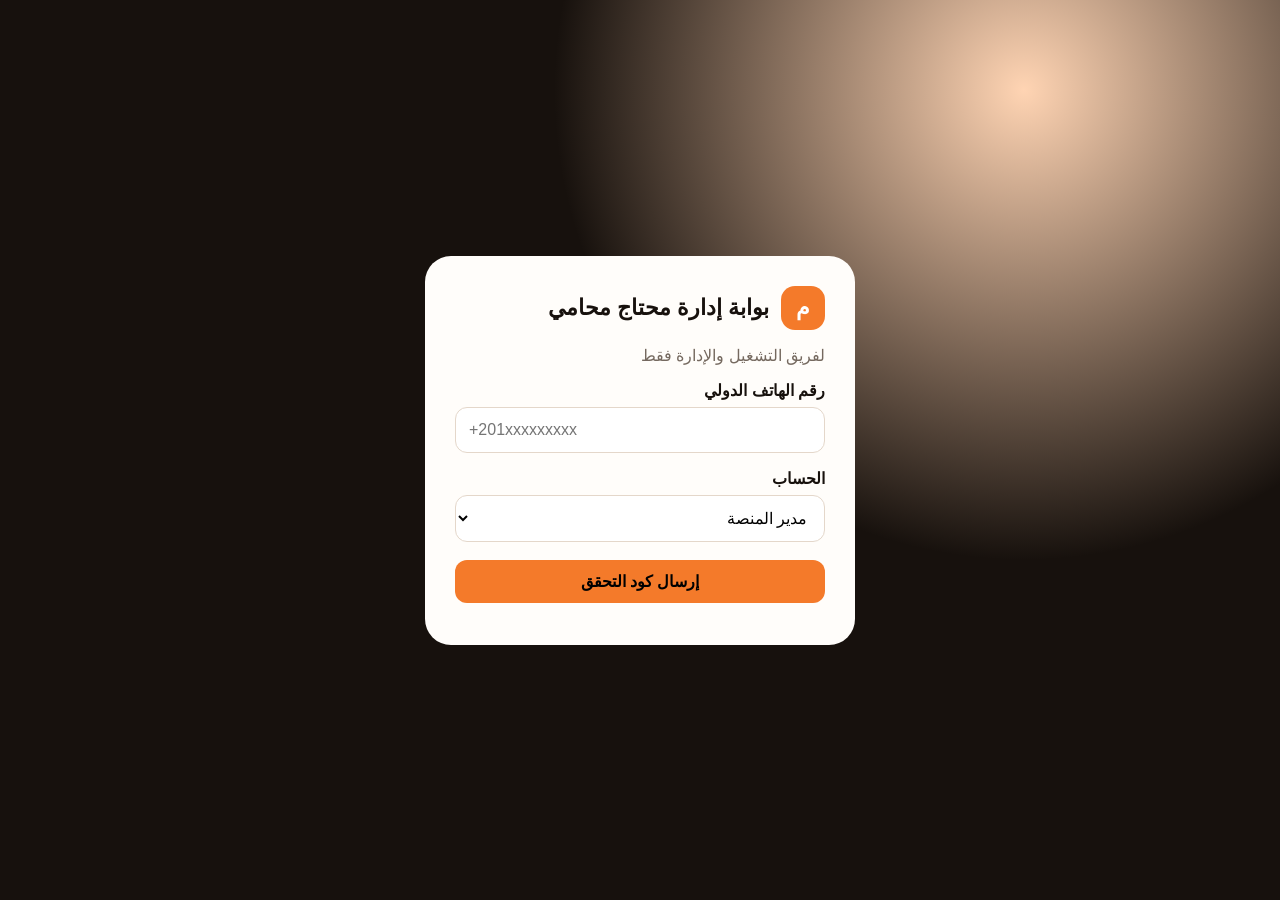
==== admin/index.html @ 14b5d543 "deploy: ganaatef/mohtaj-mohami@6659575643accfa0e63d572b5bbb12e235af628b" ====
<!doctype html><html lang="ar" dir="rtl"><head><meta charset="utf-8"><meta name="viewport" content="width=device-width,initial-scale=1"><meta name="robots" content="noindex,nofollow"><title>إدارة محتاج محامي</title><style>
:root{--bg:#f7f2eb;--ink:#17110d;--card:#fffdfa;--line:#e4d7ca;--orange:#f47a2a;--green:#19734b;--red:#b32d32;--muted:#75695f}*{box-sizing:border-box}body{margin:0;background:var(--bg);color:var(--ink);font-family:"Segoe UI",Tahoma,sans-serif}button,input,select{font:inherit}.hidden{display:none!important}.login{min-height:100vh;display:grid;place-items:center;padding:20px;background:radial-gradient(circle at 80% 10%,#ffd4b3,transparent 36%),#17110d}.login form{width:min(430px,100%);background:var(--card);padding:30px;border-radius:26px}.brand{font-size:22px;font-weight:850;display:flex;gap:12px;align-items:center}.logo{width:44px;height:44px;display:grid;place-items:center;border-radius:14px;background:var(--orange);color:white}label{display:block;margin:16px 0 7px;font-weight:700}input,select{width:100%;padding:13px;border:1px solid var(--line);border-radius:12px;background:white}.primary{border:0;border-radius:12px;background:var(--orange);padding:12px 17px;font-weight:800;cursor:pointer}.wide{width:100%;margin-top:18px}.muted{color:var(--muted)}.error{color:var(--red);margin-top:12px}.shell{display:grid;grid-template-columns:245px 1fr;min-height:100vh}.side{background:#17110d;color:white;padding:22px 15px;position:sticky;top:0;height:100vh}.side .brand{padding:0 8px 20px}.nav{display:grid;gap:6px}.nav button,.logout{border:0;background:transparent;color:#d9cec5;padding:13px;border-radius:11px;text-align:right;cursor:pointer}.nav button.active,.nav button:hover{background:#f47a2a25;color:#ff9b58}.logout{position:absolute;bottom:20px;right:15px;left:15px;border:1px solid #ffffff22}.content{padding:28px;max-width:1250px;width:100%;margin:auto}.top{display:flex;justify-content:space-between;align-items:center;margin-bottom:22px}.top h1{margin:0}.badge{background:#e6f3eb;color:var(--green);padding:8px 12px;border-radius:99px}.section{display:none}.section.active{display:block}.metrics{display:grid;grid-template-columns:repeat(5,1fr);gap:12px}.card{background:var(--card);border:1px solid var(--line);border-radius:18px;padding:17px}.num{font-size:30px;font-weight:850;margin-top:7px}.toolbar{display:flex;gap:9px;align-items:center;margin-bottom:13px;flex-wrap:wrap}.toolbar input,.toolbar select{max-width:280px}.table{overflow:auto;border:1px solid var(--line);border-radius:17px;background:var(--card)}table{width:100%;border-collapse:collapse;min-width:700px}th,td{text-align:right;padding:13px;border-bottom:1px solid #eee4da}th{color:#994318;font-size:13px}.switch{border:0;border-radius:99px;padding:7px 11px;font-weight:700;cursor:pointer}.on{background:#e4f2e9;color:var(--green)}.off{background:#f8e4e5;color:var(--red)}.ticket{display:block;width:100%;text-align:right;background:white;border:1px solid var(--line);border-radius:14px;padding:14px;margin:8px 0}.messages{height:300px;overflow:auto;background:#eee5dc;padding:12px;border-radius:14px}.message{background:white;border-radius:11px;padding:10px;margin:7px}.panel{margin-top:16px}.toast{position:fixed;left:20px;bottom:20px;background:#17110d;color:white;padding:12px 16px;border-radius:12px;z-index:5}@media(max-width:850px){.shell{display:block}.side{height:auto;position:static;padding:10px}.side .brand{display:none}.nav{display:flex;overflow:auto}.nav button{white-space:nowrap}.logout{position:static;width:100%;margin-top:6px}.content{padding:17px}.metrics{grid-template-columns:repeat(2,1fr)}}
</style></head><body>
<section id="login" class="login"><form id="loginForm"><div class="brand"><span class="logo">م</span>بوابة إدارة محتاج محامي</div><p class="muted">لفريق التشغيل والإدارة فقط</p><label>رقم الهاتف الدولي</label><input id="phone" dir="ltr" placeholder="+201xxxxxxxxx" required><label>الحساب</label><select id="role"><option value="PLATFORM_ADMIN">مدير المنصة</option><option value="OPS_AGENT">تشغيل ودعم</option></select><div id="otp" class="hidden"><label>كود التحقق</label><input id="code" dir="ltr" placeholder="000000"><label>الاسم</label><input id="name" value="مدير المنصة"></div><button id="loginBtn" class="primary wide">إرسال كود التحقق</button><div id="error" class="error"></div></form></section>
<div id="app" class="shell hidden"><aside class="side"><div class="brand"><span class="logo">م</span>لوحة الإدارة</div><nav id="nav" class="nav"><button class="active" data-v="overview">نظرة عامة</button><button data-v="verification">مراجعة الهويات</button><button data-v="services">الخدمات</button><button data-v="users">المستخدمون</button><button data-v="activation" data-admin>تفعيل الحسابات</button><button data-v="support">خدمة العملاء</button><button data-v="settings">إعدادات التطبيق</button><button data-v="audit" data-admin>سجل العمليات</button><button data-v="directory" data-admin>الدليل القانوني</button><button data-v="settlements" data-admin>التسويات</button></nav><button id="logout" class="logout">تسجيل الخروج</button></aside><main class="content"><div class="top"><div><h1 id="title">نظرة عامة</h1><span id="identity" class="muted"></span></div><span class="badge">متصل بالخدمة الحية</span></div>
<section id="overview" class="section active"><div id="metrics" class="metrics"></div></section>
<section id="verification" class="section"><div class="toolbar"><select id="verifyRole"><option value="CLIENT">العملاء</option><option value="LAWYER">المحامون</option></select><select id="verifyStatus"><option value="PENDING">بانتظار المراجعة</option><option value="">كل الحالات</option><option value="VERIFIED">موثق</option><option value="REJECTED">مرفوض</option><option value="NEEDS_RESUBMISSION">مطلوب إعادة الإرسال</option></select><button class="primary" onclick="verification()">تحديث</button></div><div id="verificationRows"></div></section>
<section id="services" class="section"><div class="toolbar"><button class="primary" onclick="services()">تحديث</button></div><div class="table"><table><thead><tr><th>الخدمة</th><th>English</th><th>النوع</th><th>الحالة</th></tr></thead><tbody id="serviceRows"></tbody></table></div></section>
<section id="users" class="section"><div class="toolbar"><input id="search" placeholder="بحث بالاسم أو الهاتف"><select id="filter"><option value="">كل الحسابات</option><option>CLIENT</option><option>LAWYER</option><option>OPS_AGENT</option><option>PLATFORM_ADMIN</option></select></div><div class="table"><table><thead><tr><th>الاسم</th><th>الهاتف</th><th>الدور</th><th>موثق</th><th>الحالة</th></tr></thead><tbody id="userRows"></tbody></table></div></section>
<section id="activation" class="section"><div class="toolbar"><select id="activationStatus"><option value="PENDING_ADMIN_ACTIVATION">بانتظار التفعيل</option><option value="PENDING_EMAIL_VERIFICATION">بانتظار التحقق من البريد</option><option value="ACTIVE">نشط</option><option value="REJECTED">مرفوض</option></select><button class="primary" onclick="loadActivationQueue()">تحديث</button></div><div id="activationRows"></div></section>
<section id="support" class="section"><div class="toolbar"><button class="primary" onclick="tickets()">تحديث</button></div><div id="ticketRows"></div><div id="conversation" class="hidden panel"><div class="toolbar"><span id="convRequester" class="muted"></span><select id="ticketStatus"><option>OPEN</option><option>IN_PROGRESS</option><option>WAITING_USER</option><option>RESOLVED</option><option>CLOSED</option></select><button class="switch on" onclick="activity()">سجل النشاط</button></div><div id="messages" class="messages"></div><div id="activityRows" class="hidden panel"></div><div class="toolbar panel"><input id="reply" placeholder="اكتب الرد"><button id="send" class="primary">إرسال</button></div></div></section>
<section id="settings" class="section"><div id="settingRows" class="metrics"></div></section>
<section id="audit" class="section"><div class="table"><table><thead><tr><th>التاريخ</th><th>العملية</th><th>النوع</th><th>التفاصيل</th></tr></thead><tbody id="auditRows"></tbody></table></div></section>
<section id="directory" class="section"><div class="toolbar"><input id="dirSearch" placeholder="بحث بالاسم"><select id="dirCategory"><option value="">كل الفئات</option><option value="COURT">محاكم</option><option value="POLICE">أجهزة الشرطة</option><option value="PROSECUTION">نيابة</option><option value="NOTARY">شهر عقاري</option><option value="BAR_ASSOCATION">نقابة المحامين</option><option value="GOVERNMENT">جهة حكومية</option><option value="OTHER">أخرى</option></select><button class="primary" onclick="loadDirectory()">تحديث</button></div><div id="dirRows"></div></section>
<section id="settlements" class="section"><div class="toolbar"><button class="primary" onclick="loadSettlements()">تحديث</button></div><div id="settlementRows"></div></section>
</main></div><div id="toast" class="toast hidden"></div><script>
const API='https://mohtaj-mohami-beta-production.up.railway.app/api/v1',E=id=>document.getElementById(id),X=v=>String(v??'—').replace(/[&<>"']/g,c=>({'&':'&amp;','<':'&lt;','>':'&gt;','"':'&quot;',"'":'&#39;'}[c]));let auth=JSON.parse(sessionStorage.getItem('mm_admin')||'null'),sent=false,allUsers=[],ticket=null;
async function api(path,opt={}){let r=await fetch(API+path,{...opt,headers:{'Content-Type':'application/json',...(auth?{Authorization:'Bearer '+auth.token}:{}),...(opt.headers||{})}});if(r.status===401){sessionStorage.removeItem('mm_admin');location.reload()}if(!r.ok){let d;try{d=await r.json()}catch{}throw Error(d?.detail||'تعذر إتمام الطلب')}return r.status===204?null:r.json()}
function note(s){E('toast').textContent=s;E('toast').classList.remove('hidden');setTimeout(()=>E('toast').classList.add('hidden'),2500)}function role(r){return({CLIENT:'عميل',LAWYER:'محامي',OPS_AGENT:'تشغيل ودعم',PLATFORM_ADMIN:'مدير المنصة'})[r]||r}function senderRole(r){return({CLIENT:'عميل',LAWYER:'محامي',OPS_AGENT:'فريق الدعم',PLATFORM_ADMIN:'مدير المنصة'})[r]||r||''}
E('loginForm').onsubmit=async e=>{e.preventDefault();E('error').textContent='';try{if(!sent){await api('/auth/otp/request',{method:'POST',body:JSON.stringify({phone:E('phone').value.trim(),role:E('role').value})});sent=true;E('otp').classList.remove('hidden');E('loginBtn').textContent='دخول آمن'}else{auth=await api('/auth/otp/verify',{method:'POST',body:JSON.stringify({phone:E('phone').value.trim(),role:E('role').value,code:E('code').value.trim(),display_name:E('name').value.trim()})});if(!['OPS_AGENT','PLATFORM_ADMIN'].includes(auth.role))throw Error('غير مصرح لهذا الحساب');sessionStorage.setItem('mm_admin',JSON.stringify(auth));start()}}catch(x){E('error').textContent=x.message}};
function start(){if(!auth)return;E('login').classList.add('hidden');E('app').classList.remove('hidden');E('identity').textContent=role(auth.role);document.querySelectorAll('[data-admin]').forEach(x=>x.classList.toggle('hidden',auth.role!=='PLATFORM_ADMIN'));overview()}E('logout').onclick=async()=>{try{await api('/auth/logout',{method:'POST'})}catch{}sessionStorage.removeItem('mm_admin');location.reload()};
E('nav').onclick=e=>{let b=e.target.closest('[data-v]');if(!b)return;document.querySelectorAll('.nav button,.section').forEach(x=>x.classList.remove('active'));b.classList.add('active');E(b.dataset.v).classList.add('active');E('title').textContent=b.textContent;({overview,verification,services,users,support:tickets,settings,audit,directory:loadDirectory,settlements:loadSettlements}[b.dataset.v])()};
async function overview(){try{let d=await api('/admin/overview'),m={users:'المستخدمون',clients:'العملاء',lawyers:'المحامون',active_tasks:'الطلبات النشطة',open_support_tickets:'تذاكر الدعم'};E('metrics').innerHTML=Object.entries(m).map(([k,v])=>`<div class="card"><span class="muted">${v}</span><div class="num">${X(d[k])}</div></div>`).join('')}catch(x){note(x.message)}}
async function verification(){try{let roleFilter=E('verifyRole').value,status=E('verifyStatus').value,q='?role_filter='+roleFilter+(status?'&status_filter='+status:'');let d=await api('/admin/verification/queue'+q);E('verificationRows').innerHTML=d.map(v=>{let p=v.profile||{},state=v.identity_status||v.lawyer_verification_status,docs=(v.documents||[]).map(f=>`<button class="switch on" onclick="viewDoc('${f.id}')">${X(f.document_type)}</button>`).join(' ');return `<div class="card panel"><div class="top"><div><b>${X(v.display_name)}</b><div class="muted">${role(v.role)} · ${X(state)}</div></div><span class="badge">${(v.documents||[]).length} مستند</span></div><p>${X(p.full_legal_name)} · ${X(p.date_of_birth||p.bar_registration_number||p.id_type)}</p><div class="toolbar">${docs||'<span class="muted">لا توجد مستندات</span>'}</div><div class="toolbar"><button class="switch on" onclick="review('${v.user_id}','APPROVE')">اعتماد</button><button class="switch off" onclick="review('${v.user_id}','REQUEST_RESUBMISSION')">طلب إعادة الإرسال</button><button class="switch off" onclick="review('${v.user_id}','REJECT')">رفض</button></div></div>`}).join('')||'<div class="card muted">لا توجد طلبات مراجعة في هذه القائمة.</div>'}catch(x){note(x.message)}}
async function review(id,action){let notes=action==='APPROVE'?'تمت مراجعة البيانات والمستندات':prompt('اكتب سبب القرار للمستخدم');if(notes===null)return;try{await api('/admin/verification/'+id,{method:'POST',body:JSON.stringify({action,notes})});note('تم تسجيل قرار المراجعة');verification()}catch(x){note(x.message)}}
async function viewDoc(id){try{let r=await fetch(API+'/documents/'+id+'/download',{headers:{Authorization:'Bearer '+auth.token}});if(!r.ok)throw Error('تعذر فتح المستند');let url=URL.createObjectURL(await r.blob());window.open(url,'_blank','noopener');setTimeout(()=>URL.revokeObjectURL(url),60000)}catch(x){note(x.message)}}E('verifyRole').onchange=()=>{E('verifyStatus').value='PENDING';verification()};E('verifyStatus').onchange=verification;
async function services(){try{let d=await api('/admin/services');E('serviceRows').innerHTML=d.map(s=>`<tr><td>${X(s.name_ar)}</td><td>${X(s.name_en)}</td><td>${s.emergency?'طوارئ':'عادية'}</td><td><button class="switch ${s.active?'on':'off'}" ${auth.role!=='PLATFORM_ADMIN'?'disabled':''} onclick="service('${s.id}',${!s.active})">${s.active?'مفعلة':'متوقفة'}</button></td></tr>`).join('')}catch(x){note(x.message)}}async function service(id,active){try{await api('/admin/services/'+id,{method:'PATCH',body:JSON.stringify({active})});note('تم تحديث الخدمة');services()}catch(x){note(x.message)}}
async function users(){try{allUsers=await api('/admin/users'+(E('filter').value?'?role='+E('filter').value:''));renderUsers()}catch(x){note(x.message)}}function renderUsers(){let q=E('search').value;E('userRows').innerHTML=allUsers.filter(u=>!q||`${u.display_name} ${u.phone}`.includes(q)).map(u=>`<tr><td>${X(u.display_name)}</td><td dir="ltr">${X(u.phone)}</td><td>${role(u.role)}</td><td>${u.verified?'نعم':'لا'}</td><td><button class="switch ${u.active?'on':'off'}" ${auth.role!=='PLATFORM_ADMIN'?'disabled':''} onclick="user('${u.id}',${!u.active})">${u.active?'نشط':'موقوف'}</button></td></tr>`).join('')}E('search').oninput=renderUsers;E('filter').onchange=users;async function user(id,active){try{await api('/admin/users/'+id,{method:'PATCH',body:JSON.stringify({active})});note('تم تحديث المستخدم');users()}catch(x){note(x.message)}}
async function tickets(){try{let d=await api('/support/tickets');E('ticketRows').innerHTML=d.map(t=>`<button class="ticket" onclick="openTicket('${t.id}')"><b>${X(t.subject)}</b><div class="muted">${X(t.requester_name||t.requester_id)} · ${senderRole(t.requester_role)} · ${X(t.status)} · ${X(t.priority)}</div></button>`).join('')||'<div class="card muted">لا توجد تذاكر</div>';window._tickets=d}catch(x){note(x.message)}}async function openTicket(id){stopPoll();ticket=window._tickets.find(x=>x.id===id);E('conversation').classList.remove('hidden');E('activityRows').classList.add('hidden');E('convRequester').textContent=(ticket.requester_name||ticket.requester_id||'')+' · '+(senderRole(ticket.requester_role));E('ticketStatus').value=ticket.status;loadMessages();window._chatTimer=setInterval(loadMessages,10000)}function stopPoll(){clearInterval(window._chatTimer)}async function loadMessages(){if(!ticket)return;let d=await api('/support/tickets/'+ticket.id+'/messages');E('messages').innerHTML=d.map(m=>`<div class="message"><b>${X(m.sender_name||'')} <span class="badge">${X(senderRole(m.sender_role))}</span></b><div>${X(m.content)}</div></div>`).join('')}async function activity(){if(!ticket)return;let t=ticket;try{let d=await api('/admin/support/tickets/'+t.id+'/requester-activity');let tasks=d.tasks||[];E('activityRows').classList.remove('hidden');E('activityRows').innerHTML=(tasks.length?tasks.map(x=>`<div class="card panel"><div class="top"><b>${X(x.venue_type||'')} · ${X(x.city||'')} ${X(x.area||'')}</b>${x.emergency?'<span class="badge">طوارئ</span>':''}</div><div class="muted">${X(x.status||'')} · ${X((x.created_at||'').substring(0,10))}</div></div>`).join(''):'<div class="card muted">لا يوجد نشاط مسجل لهذا المتحدث</div>');E('messages').scrollTop=E('messages').scrollHeight}catch(x){note(x.message)}}E('send').onclick=async()=>{let content=E('reply').value.trim();if(!content||!ticket)return;try{await api('/support/tickets/'+ticket.id+'/messages',{method:'POST',body:JSON.stringify({content})});E('reply').value='';loadMessages()}catch(x){note(x.message)}};E('ticketStatus').onchange=async()=>{try{ticket=await api('/admin/support/tickets/'+ticket.id,{method:'PATCH',body:JSON.stringify({status:E('ticketStatus').value})});note('تم تحديث التذكرة')}catch(x){note(x.message)}};
async function settings(){try{let d=await api('/admin/settings');E('settingRows').innerHTML=d.map(s=>`<div class="card"><b>${X(s.key)}</b><p class="muted">${X(s.value)}</p>${auth.role==='PLATFORM_ADMIN'?`<button class="switch on" onclick="setting('${s.key}','${X(s.value)}','${s.value_type}',${s.public})">تعديل</button>`:''}</div>`).join('')}catch(x){note(x.message)}}async function setting(key,old,type,pub){let value=prompt('القيمة الجديدة لـ '+key,old);if(value===null)return;try{await api('/admin/settings/'+encodeURIComponent(key),{method:'PUT',body:JSON.stringify({value,value_type:type,public:pub})});note('تم الحفظ');settings()}catch(x){note(x.message)}}
async function audit(){try{let d=await api('/admin/audit-logs');E('auditRows').innerHTML=d.map(a=>`<tr><td>${new Date(a.created_at).toLocaleString('ar-EG')}</td><td>${X(a.action)}</td><td>${X(a.entity_type)}</td><td>${X(a.details)}</td></tr>`).join('')}catch(x){note(x.message)}}if(auth)start();
async function loadDirectory(){try{let params=new URLSearchParams();let q=E('dirSearch').value.trim();let cat=E('dirCategory').value;if(q)params.set('q',q);if(cat)params.set('category',cat);let d=await api('/directory?'+params);E('dirRows').innerHTML=d.map(e=>`<div class="card panel"><div class="top"><b>${X(e.official_name_ar)}</b><span class="badge">${X(e.category)}</span></div><div class="muted">${X(e.official_name_en||'')} · ${X(e.governorate||'')} · ${X(e.address||'')}</div><div class="muted">هاتف: ${X(e.phone_numbers||'—')}</div></div>`).join('')||'<div class="card muted">لا توجد نتائج</div>'}catch(x){note(x.message)}}
async function loadSettlements(){try{E('settlementRows').innerHTML='<div class="card muted">جاري تحميل الطلبات المعلقة...</div>';let d=await api('/admin/tasks?status=COMPLETION_CONFIRMED');E('settlementRows').innerHTML=d.map(t=>`<div class="card panel"><div class="top"><b>${X(t.id.substring(0,8))}</b><span class="badge">${X(t.status)}</span></div><div class="muted">${X(t.client_name||'')} · ${X(t.lawyer?.display_name||'')}</div><div class="toolbar"><button class="switch on" onclick="adminSettle('${t.id}','SETTLE')">تسوية</button><button class="switch off" onclick="adminSettle('${t.id}','HOLD')">إيقاف</button></div></div>`).join('')||'<div class="card muted">لا توجد طلبات معلقة</div>'}catch(x){note(x.message)}}
async function adminSettle(id,action){let reason=prompt(action==='SETTLE'?'سبب التسوية':'سبب الإيقاف');if(reason===null)return;try{await api('/admin/tasks/'+id+'/settle',{method:'POST',body:JSON.stringify({action,reason})});note('تم تحديث الحالة');loadSettlements()}catch(x){note(x.message)}}
async function loadActivationQueue(){try{let status=E('activationStatus').value;let d=await api('/admin/pending-users?status='+status);E('activationRows').innerHTML=d.map(u=>`<div class="card panel"><div class="top"><div><b>${X(u.display_name)}</b><div class="muted">${role(u.role)} · ${X(u.email||'—')} · ${X(u.phone||'—')}</div></div><span class="badge">${X(u.account_status)}</span></div><div class="muted">مسجل: ${new Date(u.created_at).toLocaleDateString('ar-EG')}</div>${status==='PENDING_ADMIN_ACTIVATION'?`<div class="toolbar"><button class="switch on" onclick="activateUser('${u.id}','ACTIVE')">تفعيل</button><button class="switch off" onclick="activateUser('${u.id}','REJECTED')">رفض</button></div>`:''}</div>`).join('')||'<div class="card muted">لا توجد حسابات في هذه القائمة.</div>'}catch(x){note(x.message)}}
async function activateUser(id,status){let notes=status==='ACTIVE'?'تمت مراجعة المستندات والموافقة على التفعيل':prompt('اكتب سبب الرفض للمستخدم');if(notes===null)return;try{await api('/admin/activate-user',{method:'POST',body:JSON.stringify({user_id:id,status,notes})});note(status==='ACTIVE'?'تم تفعيل الحساب بنجاح':'تم رفض الحساب');loadActivationQueue()}catch(x){note(x.message)}}
E('activationStatus').onchange=loadActivationQueue;
</script></body></html>
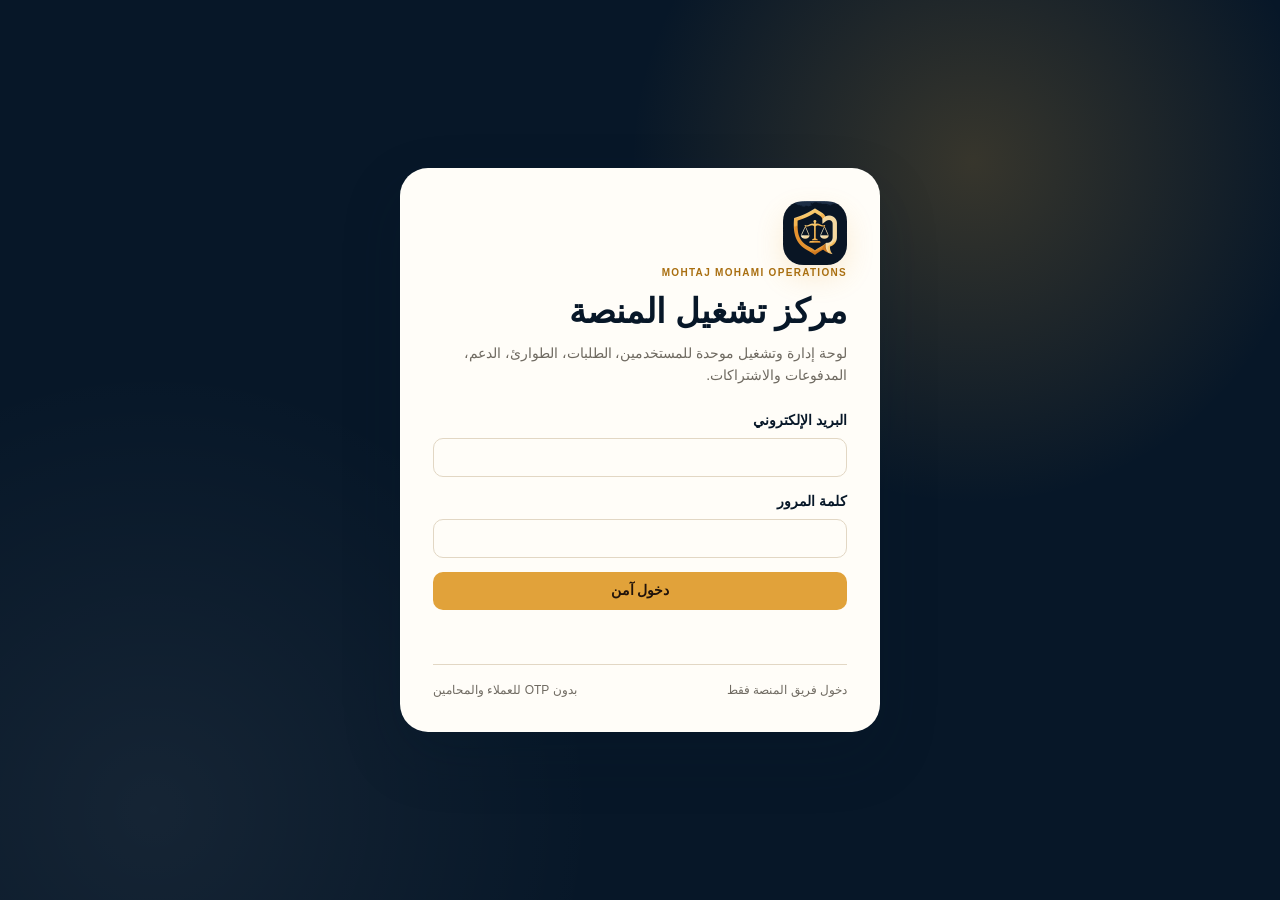
==== commit f56f9fe5: "deploy: ganaatef/mohtaj-mohami@a5545174064b80adff88956a72e2e21f8c6aad34" ====
--- a/admin/index.html
+++ b/admin/index.html
@@ -1,38 +1,174 @@
-<!doctype html><html lang="ar" dir="rtl"><head><meta charset="utf-8"><meta name="viewport" content="width=device-width,initial-scale=1"><meta name="robots" content="noindex,nofollow"><title>إدارة محتاج محامي</title><style>
-:root{--bg:#f7f2eb;--ink:#17110d;--card:#fffdfa;--line:#e4d7ca;--orange:#f47a2a;--green:#19734b;--red:#b32d32;--muted:#75695f}*{box-sizing:border-box}body{margin:0;background:var(--bg);color:var(--ink);font-family:"Segoe UI",Tahoma,sans-serif}button,input,select{font:inherit}.hidden{display:none!important}.login{min-height:100vh;display:grid;place-items:center;padding:20px;background:radial-gradient(circle at 80% 10%,#ffd4b3,transparent 36%),#17110d}.login form{width:min(430px,100%);background:var(--card);padding:30px;border-radius:26px}.brand{font-size:22px;font-weight:850;display:flex;gap:12px;align-items:center}.logo{width:44px;height:44px;display:grid;place-items:center;border-radius:14px;background:var(--orange);color:white}label{display:block;margin:16px 0 7px;font-weight:700}input,select{width:100%;padding:13px;border:1px solid var(--line);border-radius:12px;background:white}.primary{border:0;border-radius:12px;background:var(--orange);padding:12px 17px;font-weight:800;cursor:pointer}.wide{width:100%;margin-top:18px}.muted{color:var(--muted)}.error{color:var(--red);margin-top:12px}.shell{display:grid;grid-template-columns:245px 1fr;min-height:100vh}.side{background:#17110d;color:white;padding:22px 15px;position:sticky;top:0;height:100vh}.side .brand{padding:0 8px 20px}.nav{display:grid;gap:6px}.nav button,.logout{border:0;background:transparent;color:#d9cec5;padding:13px;border-radius:11px;text-align:right;cursor:pointer}.nav button.active,.nav button:hover{background:#f47a2a25;color:#ff9b58}.logout{position:absolute;bottom:20px;right:15px;left:15px;border:1px solid #ffffff22}.content{padding:28px;max-width:1250px;width:100%;margin:auto}.top{display:flex;justify-content:space-between;align-items:center;margin-bottom:22px}.top h1{margin:0}.badge{background:#e6f3eb;color:var(--green);padding:8px 12px;border-radius:99px}.section{display:none}.section.active{display:block}.metrics{display:grid;grid-template-columns:repeat(5,1fr);gap:12px}.card{background:var(--card);border:1px solid var(--line);border-radius:18px;padding:17px}.num{font-size:30px;font-weight:850;margin-top:7px}.toolbar{display:flex;gap:9px;align-items:center;margin-bottom:13px;flex-wrap:wrap}.toolbar input,.toolbar select{max-width:280px}.table{overflow:auto;border:1px solid var(--line);border-radius:17px;background:var(--card)}table{width:100%;border-collapse:collapse;min-width:700px}th,td{text-align:right;padding:13px;border-bottom:1px solid #eee4da}th{color:#994318;font-size:13px}.switch{border:0;border-radius:99px;padding:7px 11px;font-weight:700;cursor:pointer}.on{background:#e4f2e9;color:var(--green)}.off{background:#f8e4e5;color:var(--red)}.ticket{display:block;width:100%;text-align:right;background:white;border:1px solid var(--line);border-radius:14px;padding:14px;margin:8px 0}.messages{height:300px;overflow:auto;background:#eee5dc;padding:12px;border-radius:14px}.message{background:white;border-radius:11px;padding:10px;margin:7px}.panel{margin-top:16px}.toast{position:fixed;left:20px;bottom:20px;background:#17110d;color:white;padding:12px 16px;border-radius:12px;z-index:5}@media(max-width:850px){.shell{display:block}.side{height:auto;position:static;padding:10px}.side .brand{display:none}.nav{display:flex;overflow:auto}.nav button{white-space:nowrap}.logout{position:static;width:100%;margin-top:6px}.content{padding:17px}.metrics{grid-template-columns:repeat(2,1fr)}}
-</style></head><body>
-<section id="login" class="login"><form id="loginForm"><div class="brand"><span class="logo">م</span>بوابة إدارة محتاج محامي</div><p class="muted">لفريق التشغيل والإدارة فقط</p><label>رقم الهاتف الدولي</label><input id="phone" dir="ltr" placeholder="+201xxxxxxxxx" required><label>الحساب</label><select id="role"><option value="PLATFORM_ADMIN">مدير المنصة</option><option value="OPS_AGENT">تشغيل ودعم</option></select><div id="otp" class="hidden"><label>كود التحقق</label><input id="code" dir="ltr" placeholder="000000"><label>الاسم</label><input id="name" value="مدير المنصة"></div><button id="loginBtn" class="primary wide">إرسال كود التحقق</button><div id="error" class="error"></div></form></section>
-<div id="app" class="shell hidden"><aside class="side"><div class="brand"><span class="logo">م</span>لوحة الإدارة</div><nav id="nav" class="nav"><button class="active" data-v="overview">نظرة عامة</button><button data-v="verification">مراجعة الهويات</button><button data-v="services">الخدمات</button><button data-v="users">المستخدمون</button><button data-v="activation" data-admin>تفعيل الحسابات</button><button data-v="support">خدمة العملاء</button><button data-v="settings">إعدادات التطبيق</button><button data-v="audit" data-admin>سجل العمليات</button><button data-v="directory" data-admin>الدليل القانوني</button><button data-v="settlements" data-admin>التسويات</button></nav><button id="logout" class="logout">تسجيل الخروج</button></aside><main class="content"><div class="top"><div><h1 id="title">نظرة عامة</h1><span id="identity" class="muted"></span></div><span class="badge">متصل بالخدمة الحية</span></div>
-<section id="overview" class="section active"><div id="metrics" class="metrics"></div></section>
-<section id="verification" class="section"><div class="toolbar"><select id="verifyRole"><option value="CLIENT">العملاء</option><option value="LAWYER">المحامون</option></select><select id="verifyStatus"><option value="PENDING">بانتظار المراجعة</option><option value="">كل الحالات</option><option value="VERIFIED">موثق</option><option value="REJECTED">مرفوض</option><option value="NEEDS_RESUBMISSION">مطلوب إعادة الإرسال</option></select><button class="primary" onclick="verification()">تحديث</button></div><div id="verificationRows"></div></section>
-<section id="services" class="section"><div class="toolbar"><button class="primary" onclick="services()">تحديث</button></div><div class="table"><table><thead><tr><th>الخدمة</th><th>English</th><th>النوع</th><th>الحالة</th></tr></thead><tbody id="serviceRows"></tbody></table></div></section>
-<section id="users" class="section"><div class="toolbar"><input id="search" placeholder="بحث بالاسم أو الهاتف"><select id="filter"><option value="">كل الحسابات</option><option>CLIENT</option><option>LAWYER</option><option>OPS_AGENT</option><option>PLATFORM_ADMIN</option></select></div><div class="table"><table><thead><tr><th>الاسم</th><th>الهاتف</th><th>الدور</th><th>موثق</th><th>الحالة</th></tr></thead><tbody id="userRows"></tbody></table></div></section>
-<section id="activation" class="section"><div class="toolbar"><select id="activationStatus"><option value="PENDING_ADMIN_ACTIVATION">بانتظار التفعيل</option><option value="PENDING_EMAIL_VERIFICATION">بانتظار التحقق من البريد</option><option value="ACTIVE">نشط</option><option value="REJECTED">مرفوض</option></select><button class="primary" onclick="loadActivationQueue()">تحديث</button></div><div id="activationRows"></div></section>
-<section id="support" class="section"><div class="toolbar"><button class="primary" onclick="tickets()">تحديث</button></div><div id="ticketRows"></div><div id="conversation" class="hidden panel"><div class="toolbar"><span id="convRequester" class="muted"></span><select id="ticketStatus"><option>OPEN</option><option>IN_PROGRESS</option><option>WAITING_USER</option><option>RESOLVED</option><option>CLOSED</option></select><button class="switch on" onclick="activity()">سجل النشاط</button></div><div id="messages" class="messages"></div><div id="activityRows" class="hidden panel"></div><div class="toolbar panel"><input id="reply" placeholder="اكتب الرد"><button id="send" class="primary">إرسال</button></div></div></section>
-<section id="settings" class="section"><div id="settingRows" class="metrics"></div></section>
-<section id="audit" class="section"><div class="table"><table><thead><tr><th>التاريخ</th><th>العملية</th><th>النوع</th><th>التفاصيل</th></tr></thead><tbody id="auditRows"></tbody></table></div></section>
-<section id="directory" class="section"><div class="toolbar"><input id="dirSearch" placeholder="بحث بالاسم"><select id="dirCategory"><option value="">كل الفئات</option><option value="COURT">محاكم</option><option value="POLICE">أجهزة الشرطة</option><option value="PROSECUTION">نيابة</option><option value="NOTARY">شهر عقاري</option><option value="BAR_ASSOCATION">نقابة المحامين</option><option value="GOVERNMENT">جهة حكومية</option><option value="OTHER">أخرى</option></select><button class="primary" onclick="loadDirectory()">تحديث</button></div><div id="dirRows"></div></section>
-<section id="settlements" class="section"><div class="toolbar"><button class="primary" onclick="loadSettlements()">تحديث</button></div><div id="settlementRows"></div></section>
-</main></div><div id="toast" class="toast hidden"></div><script>
-const API='https://mohtaj-mohami-beta-production.up.railway.app/api/v1',E=id=>document.getElementById(id),X=v=>String(v??'—').replace(/[&<>"']/g,c=>({'&':'&amp;','<':'&lt;','>':'&gt;','"':'&quot;',"'":'&#39;'}[c]));let auth=JSON.parse(sessionStorage.getItem('mm_admin')||'null'),sent=false,allUsers=[],ticket=null;
-async function api(path,opt={}){let r=await fetch(API+path,{...opt,headers:{'Content-Type':'application/json',...(auth?{Authorization:'Bearer '+auth.token}:{}),...(opt.headers||{})}});if(r.status===401){sessionStorage.removeItem('mm_admin');location.reload()}if(!r.ok){let d;try{d=await r.json()}catch{}throw Error(d?.detail||'تعذر إتمام الطلب')}return r.status===204?null:r.json()}
-function note(s){E('toast').textContent=s;E('toast').classList.remove('hidden');setTimeout(()=>E('toast').classList.add('hidden'),2500)}function role(r){return({CLIENT:'عميل',LAWYER:'محامي',OPS_AGENT:'تشغيل ودعم',PLATFORM_ADMIN:'مدير المنصة'})[r]||r}function senderRole(r){return({CLIENT:'عميل',LAWYER:'محامي',OPS_AGENT:'فريق الدعم',PLATFORM_ADMIN:'مدير المنصة'})[r]||r||''}
-E('loginForm').onsubmit=async e=>{e.preventDefault();E('error').textContent='';try{if(!sent){await api('/auth/otp/request',{method:'POST',body:JSON.stringify({phone:E('phone').value.trim(),role:E('role').value})});sent=true;E('otp').classList.remove('hidden');E('loginBtn').textContent='دخول آمن'}else{auth=await api('/auth/otp/verify',{method:'POST',body:JSON.stringify({phone:E('phone').value.trim(),role:E('role').value,code:E('code').value.trim(),display_name:E('name').value.trim()})});if(!['OPS_AGENT','PLATFORM_ADMIN'].includes(auth.role))throw Error('غير مصرح لهذا الحساب');sessionStorage.setItem('mm_admin',JSON.stringify(auth));start()}}catch(x){E('error').textContent=x.message}};
-function start(){if(!auth)return;E('login').classList.add('hidden');E('app').classList.remove('hidden');E('identity').textContent=role(auth.role);document.querySelectorAll('[data-admin]').forEach(x=>x.classList.toggle('hidden',auth.role!=='PLATFORM_ADMIN'));overview()}E('logout').onclick=async()=>{try{await api('/auth/logout',{method:'POST'})}catch{}sessionStorage.removeItem('mm_admin');location.reload()};
-E('nav').onclick=e=>{let b=e.target.closest('[data-v]');if(!b)return;document.querySelectorAll('.nav button,.section').forEach(x=>x.classList.remove('active'));b.classList.add('active');E(b.dataset.v).classList.add('active');E('title').textContent=b.textContent;({overview,verification,services,users,support:tickets,settings,audit,directory:loadDirectory,settlements:loadSettlements}[b.dataset.v])()};
-async function overview(){try{let d=await api('/admin/overview'),m={users:'المستخدمون',clients:'العملاء',lawyers:'المحامون',active_tasks:'الطلبات النشطة',open_support_tickets:'تذاكر الدعم'};E('metrics').innerHTML=Object.entries(m).map(([k,v])=>`<div class="card"><span class="muted">${v}</span><div class="num">${X(d[k])}</div></div>`).join('')}catch(x){note(x.message)}}
-async function verification(){try{let roleFilter=E('verifyRole').value,status=E('verifyStatus').value,q='?role_filter='+roleFilter+(status?'&status_filter='+status:'');let d=await api('/admin/verification/queue'+q);E('verificationRows').innerHTML=d.map(v=>{let p=v.profile||{},state=v.identity_status||v.lawyer_verification_status,docs=(v.documents||[]).map(f=>`<button class="switch on" onclick="viewDoc('${f.id}')">${X(f.document_type)}</button>`).join(' ');return `<div class="card panel"><div class="top"><div><b>${X(v.display_name)}</b><div class="muted">${role(v.role)} · ${X(state)}</div></div><span class="badge">${(v.documents||[]).length} مستند</span></div><p>${X(p.full_legal_name)} · ${X(p.date_of_birth||p.bar_registration_number||p.id_type)}</p><div class="toolbar">${docs||'<span class="muted">لا توجد مستندات</span>'}</div><div class="toolbar"><button class="switch on" onclick="review('${v.user_id}','APPROVE')">اعتماد</button><button class="switch off" onclick="review('${v.user_id}','REQUEST_RESUBMISSION')">طلب إعادة الإرسال</button><button class="switch off" onclick="review('${v.user_id}','REJECT')">رفض</button></div></div>`}).join('')||'<div class="card muted">لا توجد طلبات مراجعة في هذه القائمة.</div>'}catch(x){note(x.message)}}
-async function review(id,action){let notes=action==='APPROVE'?'تمت مراجعة البيانات والمستندات':prompt('اكتب سبب القرار للمستخدم');if(notes===null)return;try{await api('/admin/verification/'+id,{method:'POST',body:JSON.stringify({action,notes})});note('تم تسجيل قرار المراجعة');verification()}catch(x){note(x.message)}}
-async function viewDoc(id){try{let r=await fetch(API+'/documents/'+id+'/download',{headers:{Authorization:'Bearer '+auth.token}});if(!r.ok)throw Error('تعذر فتح المستند');let url=URL.createObjectURL(await r.blob());window.open(url,'_blank','noopener');setTimeout(()=>URL.revokeObjectURL(url),60000)}catch(x){note(x.message)}}E('verifyRole').onchange=()=>{E('verifyStatus').value='PENDING';verification()};E('verifyStatus').onchange=verification;
-async function services(){try{let d=await api('/admin/services');E('serviceRows').innerHTML=d.map(s=>`<tr><td>${X(s.name_ar)}</td><td>${X(s.name_en)}</td><td>${s.emergency?'طوارئ':'عادية'}</td><td><button class="switch ${s.active?'on':'off'}" ${auth.role!=='PLATFORM_ADMIN'?'disabled':''} onclick="service('${s.id}',${!s.active})">${s.active?'مفعلة':'متوقفة'}</button></td></tr>`).join('')}catch(x){note(x.message)}}async function service(id,active){try{await api('/admin/services/'+id,{method:'PATCH',body:JSON.stringify({active})});note('تم تحديث الخدمة');services()}catch(x){note(x.message)}}
-async function users(){try{allUsers=await api('/admin/users'+(E('filter').value?'?role='+E('filter').value:''));renderUsers()}catch(x){note(x.message)}}function renderUsers(){let q=E('search').value;E('userRows').innerHTML=allUsers.filter(u=>!q||`${u.display_name} ${u.phone}`.includes(q)).map(u=>`<tr><td>${X(u.display_name)}</td><td dir="ltr">${X(u.phone)}</td><td>${role(u.role)}</td><td>${u.verified?'نعم':'لا'}</td><td><button class="switch ${u.active?'on':'off'}" ${auth.role!=='PLATFORM_ADMIN'?'disabled':''} onclick="user('${u.id}',${!u.active})">${u.active?'نشط':'موقوف'}</button></td></tr>`).join('')}E('search').oninput=renderUsers;E('filter').onchange=users;async function user(id,active){try{await api('/admin/users/'+id,{method:'PATCH',body:JSON.stringify({active})});note('تم تحديث المستخدم');users()}catch(x){note(x.message)}}
-async function tickets(){try{let d=await api('/support/tickets');E('ticketRows').innerHTML=d.map(t=>`<button class="ticket" onclick="openTicket('${t.id}')"><b>${X(t.subject)}</b><div class="muted">${X(t.requester_name||t.requester_id)} · ${senderRole(t.requester_role)} · ${X(t.status)} · ${X(t.priority)}</div></button>`).join('')||'<div class="card muted">لا توجد تذاكر</div>';window._tickets=d}catch(x){note(x.message)}}async function openTicket(id){stopPoll();ticket=window._tickets.find(x=>x.id===id);E('conversation').classList.remove('hidden');E('activityRows').classList.add('hidden');E('convRequester').textContent=(ticket.requester_name||ticket.requester_id||'')+' · '+(senderRole(ticket.requester_role));E('ticketStatus').value=ticket.status;loadMessages();window._chatTimer=setInterval(loadMessages,10000)}function stopPoll(){clearInterval(window._chatTimer)}async function loadMessages(){if(!ticket)return;let d=await api('/support/tickets/'+ticket.id+'/messages');E('messages').innerHTML=d.map(m=>`<div class="message"><b>${X(m.sender_name||'')} <span class="badge">${X(senderRole(m.sender_role))}</span></b><div>${X(m.content)}</div></div>`).join('')}async function activity(){if(!ticket)return;let t=ticket;try{let d=await api('/admin/support/tickets/'+t.id+'/requester-activity');let tasks=d.tasks||[];E('activityRows').classList.remove('hidden');E('activityRows').innerHTML=(tasks.length?tasks.map(x=>`<div class="card panel"><div class="top"><b>${X(x.venue_type||'')} · ${X(x.city||'')} ${X(x.area||'')}</b>${x.emergency?'<span class="badge">طوارئ</span>':''}</div><div class="muted">${X(x.status||'')} · ${X((x.created_at||'').substring(0,10))}</div></div>`).join(''):'<div class="card muted">لا يوجد نشاط مسجل لهذا المتحدث</div>');E('messages').scrollTop=E('messages').scrollHeight}catch(x){note(x.message)}}E('send').onclick=async()=>{let content=E('reply').value.trim();if(!content||!ticket)return;try{await api('/support/tickets/'+ticket.id+'/messages',{method:'POST',body:JSON.stringify({content})});E('reply').value='';loadMessages()}catch(x){note(x.message)}};E('ticketStatus').onchange=async()=>{try{ticket=await api('/admin/support/tickets/'+ticket.id,{method:'PATCH',body:JSON.stringify({status:E('ticketStatus').value})});note('تم تحديث التذكرة')}catch(x){note(x.message)}};
-async function settings(){try{let d=await api('/admin/settings');E('settingRows').innerHTML=d.map(s=>`<div class="card"><b>${X(s.key)}</b><p class="muted">${X(s.value)}</p>${auth.role==='PLATFORM_ADMIN'?`<button class="switch on" onclick="setting('${s.key}','${X(s.value)}','${s.value_type}',${s.public})">تعديل</button>`:''}</div>`).join('')}catch(x){note(x.message)}}async function setting(key,old,type,pub){let value=prompt('القيمة الجديدة لـ '+key,old);if(value===null)return;try{await api('/admin/settings/'+encodeURIComponent(key),{method:'PUT',body:JSON.stringify({value,value_type:type,public:pub})});note('تم الحفظ');settings()}catch(x){note(x.message)}}
-async function audit(){try{let d=await api('/admin/audit-logs');E('auditRows').innerHTML=d.map(a=>`<tr><td>${new Date(a.created_at).toLocaleString('ar-EG')}</td><td>${X(a.action)}</td><td>${X(a.entity_type)}</td><td>${X(a.details)}</td></tr>`).join('')}catch(x){note(x.message)}}if(auth)start();
-async function loadDirectory(){try{let params=new URLSearchParams();let q=E('dirSearch').value.trim();let cat=E('dirCategory').value;if(q)params.set('q',q);if(cat)params.set('category',cat);let d=await api('/directory?'+params);E('dirRows').innerHTML=d.map(e=>`<div class="card panel"><div class="top"><b>${X(e.official_name_ar)}</b><span class="badge">${X(e.category)}</span></div><div class="muted">${X(e.official_name_en||'')} · ${X(e.governorate||'')} · ${X(e.address||'')}</div><div class="muted">هاتف: ${X(e.phone_numbers||'—')}</div></div>`).join('')||'<div class="card muted">لا توجد نتائج</div>'}catch(x){note(x.message)}}
-async function loadSettlements(){try{E('settlementRows').innerHTML='<div class="card muted">جاري تحميل الطلبات المعلقة...</div>';let d=await api('/admin/tasks?status=COMPLETION_CONFIRMED');E('settlementRows').innerHTML=d.map(t=>`<div class="card panel"><div class="top"><b>${X(t.id.substring(0,8))}</b><span class="badge">${X(t.status)}</span></div><div class="muted">${X(t.client_name||'')} · ${X(t.lawyer?.display_name||'')}</div><div class="toolbar"><button class="switch on" onclick="adminSettle('${t.id}','SETTLE')">تسوية</button><button class="switch off" onclick="adminSettle('${t.id}','HOLD')">إيقاف</button></div></div>`).join('')||'<div class="card muted">لا توجد طلبات معلقة</div>'}catch(x){note(x.message)}}
-async function adminSettle(id,action){let reason=prompt(action==='SETTLE'?'سبب التسوية':'سبب الإيقاف');if(reason===null)return;try{await api('/admin/tasks/'+id+'/settle',{method:'POST',body:JSON.stringify({action,reason})});note('تم تحديث الحالة');loadSettlements()}catch(x){note(x.message)}}
-async function loadActivationQueue(){try{let status=E('activationStatus').value;let d=await api('/admin/pending-users?status='+status);E('activationRows').innerHTML=d.map(u=>`<div class="card panel"><div class="top"><div><b>${X(u.display_name)}</b><div class="muted">${role(u.role)} · ${X(u.email||'—')} · ${X(u.phone||'—')}</div></div><span class="badge">${X(u.account_status)}</span></div><div class="muted">مسجل: ${new Date(u.created_at).toLocaleDateString('ar-EG')}</div>${status==='PENDING_ADMIN_ACTIVATION'?`<div class="toolbar"><button class="switch on" onclick="activateUser('${u.id}','ACTIVE')">تفعيل</button><button class="switch off" onclick="activateUser('${u.id}','REJECTED')">رفض</button></div>`:''}</div>`).join('')||'<div class="card muted">لا توجد حسابات في هذه القائمة.</div>'}catch(x){note(x.message)}}
-async function activateUser(id,status){let notes=status==='ACTIVE'?'تمت مراجعة المستندات والموافقة على التفعيل':prompt('اكتب سبب الرفض للمستخدم');if(notes===null)return;try{await api('/admin/activate-user',{method:'POST',body:JSON.stringify({user_id:id,status,notes})});note(status==='ACTIVE'?'تم تفعيل الحساب بنجاح':'تم رفض الحساب');loadActivationQueue()}catch(x){note(x.message)}}
-E('activationStatus').onchange=loadActivationQueue;
-</script></body></html>
+<!doctype html>
+<html lang="ar" dir="rtl">
+<head>
+  <meta charset="utf-8">
+  <meta name="viewport" content="width=device-width,initial-scale=1">
+  <meta name="robots" content="noindex,nofollow">
+  <meta name="theme-color" content="#071728">
+  <title>محتاج محامي | مركز تشغيل المنصة</title>
+  <link rel="stylesheet" href="./assets/admin.css">
+</head>
+<body>
+  <section id="loginView" class="login-view">
+    <div class="login-panel">
+      <img class="brand-mark" src="./assets/mohtaj-mark-v5.png" alt="محتاج محامي">
+      <div>
+        <p class="eyebrow">MOHTAJ MOHAMI OPERATIONS</p>
+        <h1>مركز تشغيل المنصة</h1>
+        <p class="subtle">لوحة إدارة وتشغيل موحدة للمستخدمين، الطلبات، الطوارئ، الدعم، المدفوعات والاشتراكات.</p>
+      </div>
+      <form id="loginForm" class="login-form">
+        <label>البريد الإلكتروني<input id="loginEmail" type="email" dir="ltr" autocomplete="username" required></label>
+        <label>كلمة المرور<input id="loginPassword" type="password" dir="ltr" autocomplete="current-password" required></label>
+        <button class="button primary wide" type="submit">دخول آمن</button>
+        <p id="loginError" class="form-error"></p>
+      </form>
+      <div class="login-foot"><span>دخول فريق المنصة فقط</span><span>بدون OTP للعملاء والمحامين</span></div>
+    </div>
+  </section>
+
+  <div id="appView" class="app-shell is-hidden">
+    <aside class="sidebar">
+      <div class="sidebar-brand">
+        <img class="brand-mark small" src="./assets/mohtaj-mark-v5.png" alt="">
+        <div><strong>محتاج محامي</strong><span>Operations Console</span></div>
+      </div>
+      <nav id="sideNav" class="side-nav" aria-label="لوحة الإدارة">
+        <p class="nav-group">القيادة</p>
+        <button data-view="dashboard" class="active"><span class="nav-icon">◫</span><span>مركز القيادة</span><b id="navAlertBadge" class="nav-badge is-hidden">0</b></button>
+        <button data-view="cases"><span class="nav-icon">▣</span><span>الطلبات والقضايا</span></button>
+        <button data-view="emergency"><span class="nav-icon">⚡</span><span>غرفة الطوارئ</span><b id="navEmergencyBadge" class="nav-badge is-hidden">0</b></button>
+
+        <p class="nav-group">المستخدمون</p>
+        <button data-view="lawyer-review"><span class="nav-icon">✓</span><span>اعتماد المحامين</span><b id="navLawyerBadge" class="nav-badge is-hidden">0</b></button>
+        <button data-view="kyc"><span class="nav-icon">⌾</span><span>مراجعة هوية العملاء</span><b id="navKycBadge" class="nav-badge is-hidden">0</b></button>
+        <button data-view="users"><span class="nav-icon">♙</span><span>المستخدمون 360°</span></button>
+        <button data-view="support"><span class="nav-icon">◉</span><span>مكتب الدعم</span><b id="navSupportBadge" class="nav-badge is-hidden">0</b></button>
+
+        <p class="nav-group" data-admin>المالية</p>
+        <button data-view="payments" data-admin><span class="nav-icon">↔</span><span>تحويلات InstaPay</span><b id="navPaymentBadge" class="nav-badge is-hidden">0</b></button>
+        <button data-view="subscriptions" data-admin><span class="nav-icon">◆</span><span>الاشتراكات</span><b id="navSubscriptionBadge" class="nav-badge is-hidden">0</b></button>
+        <button data-view="settlements" data-admin><span class="nav-icon">₤</span><span>التسويات</span></button>
+
+        <p class="nav-group">إدارة المنصة</p>
+        <button data-view="services"><span class="nav-icon">▤</span><span>كتالوج الخدمات</span></button>
+        <button data-view="directory" data-admin><span class="nav-icon">⌖</span><span>الدليل القانوني</span></button>
+        <button data-view="settings"><span class="nav-icon">⚙</span><span>إعدادات التشغيل</span></button>
+        <button data-view="audit" data-admin><span class="nav-icon">≣</span><span>مستكشف العمليات</span></button>
+        <button data-view="system" data-admin><span class="nav-icon">◌</span><span>صحة النظام</span></button>
+      </nav>
+      <div class="sidebar-footer">
+        <div id="staffIdentity" class="staff-chip"></div>
+        <button id="logoutButton" class="button ghost wide">تسجيل الخروج</button>
+      </div>
+    </aside>
+
+    <main class="workspace">
+      <header class="topbar">
+        <div class="topbar-title"><button id="mobileMenu" class="icon-button mobile-only">☰</button><div><p id="pageEyebrow" class="eyebrow">OPERATIONS</p><h1 id="pageTitle">مركز القيادة</h1></div></div>
+        <div class="topbar-tools">
+          <label class="global-search"><span>⌕</span><input id="globalSearch" placeholder="بحث سريع... /" autocomplete="off"></label>
+          <button id="refreshButton" class="icon-button" title="تحديث">↻</button>
+          <button id="commandButton" class="command-button" title="الأوامر السريعة"><span>أوامر</span><kbd>Ctrl K</kbd></button>
+          <div class="live-chip"><i></i><span>متصل</span></div>
+        </div>
+      </header>
+
+      <div id="pageStatus" class="page-status"><span id="lastUpdated">—</span><span>تحديث تلقائي كل 20 ثانية للصفحات التشغيلية</span></div>
+
+      <section id="view-dashboard" class="view active">
+        <div class="hero-row">
+          <div><h2>صورة تشغيلية لحظية</h2><p class="subtle">الأرقام المهمة والتنبيهات التي تحتاج قرارًا الآن.</p></div>
+          <div class="hero-actions"><button class="button primary" data-jump="cases">فتح مركز الطلبات</button><button class="button secondary" data-jump="support">فتح الدعم</button></div>
+        </div>
+        <div id="dashboardMetrics" class="metrics-grid skeleton-grid"></div>
+        <div class="dashboard-grid">
+          <article class="panel"><div class="panel-head"><div><p class="eyebrow">ACTION QUEUE</p><h3>يحتاج تدخل الآن</h3></div><span id="attentionCount" class="count-pill">0</span></div><div id="attentionQueue" class="action-list"></div></article>
+          <article class="panel"><div class="panel-head"><div><p class="eyebrow">SYSTEM</p><h3>صحة التشغيل</h3></div><span id="systemHealthBadge" class="status-pill neutral">جاري الفحص</span></div><div id="dashboardHealth" class="health-list"></div></article>
+        </div>
+        <article class="panel"><div class="panel-head"><div><p class="eyebrow">LIVE CASES</p><h3>آخر الطلبات النشطة</h3></div><button class="text-button" data-jump="cases">عرض الكل ←</button></div><div id="dashboardCases" class="data-shell"></div></article>
+      </section>
+
+      <section id="view-cases" class="view">
+        <div class="section-head"><div><h2>الطلبات والقضايا</h2><p class="subtle">مركز تشغيل لكل رحلة خدمة من الإنشاء حتى التسوية.</p></div><div class="filters"><input id="caseSearch" placeholder="رقم الطلب، العميل، المنطقة..."><select id="caseStatus"><option value="">كل الحالات</option></select><select id="caseType"><option value="">كل الطلبات</option><option value="false">عادية</option><option value="true">طوارئ</option></select></div></div>
+        <div id="caseStats" class="mini-metrics"></div>
+        <div id="caseTable" class="data-shell"></div>
+      </section>
+
+      <section id="view-emergency" class="view">
+        <div class="section-head"><div><h2>غرفة الطوارئ</h2><p class="subtle">متابعة البحث عن المحامي، الإسناد، التحرك، الوصول والتمويل في مكان واحد.</p></div><div class="filters"><select id="emergencyStatus"><option value="">الحالات النشطة</option><option value="DISPATCHING">جاري البحث</option><option value="ASSIGNED">تم الإسناد</option><option value="AWAITING_FUNDING">بانتظار التمويل</option><option value="FUNDED">ممول</option><option value="EN_ROUTE">في الطريق</option><option value="ARRIVED">وصل</option><option value="IN_PROGRESS">قيد التنفيذ</option></select></div></div>
+        <div id="emergencySummary" class="mini-metrics"></div>
+        <div id="emergencyTable" class="data-shell"></div>
+      </section>
+
+      <section id="view-lawyer-review" class="view">
+        <div class="section-head"><div><h2>اعتماد المحامين</h2><p class="subtle">قرار واحد بعد مراجعة الهوية والقيد والمستندات والبيانات المهنية والباقة المختارة.</p></div><div class="filters"><input id="lawyerReviewSearch" placeholder="بحث في الطلبات"></div></div>
+        <div id="lawyerReviewQueue" class="review-grid"></div>
+      </section>
+
+      <section id="view-kyc" class="view">
+        <div class="section-head"><div><h2>مراجعة هوية العملاء</h2><p class="subtle">تحقق من بيانات الهوية والصور قبل السماح بطلب خدمة قانونية.</p></div><div class="filters"><select id="kycFilter"><option value="PENDING">بانتظار المراجعة</option><option value="NEEDS_RESUBMISSION">إعادة إرسال</option><option value="REJECTED">مرفوض</option><option value="VERIFIED">تم التحقق</option></select></div></div>
+        <div id="kycQueue" class="review-grid"></div>
+      </section>
+
+      <section id="view-users" class="view">
+        <div class="section-head"><div><h2>المستخدمون 360°</h2><p class="subtle">الحساب، التوثيق، النشاط، الطلبات، الأجهزة والاشتراك في صفحة واحدة.</p></div><div class="filters"><input id="userSearch" placeholder="الاسم، البريد أو الهاتف"><select id="userRole"><option value="">كل الأدوار</option><option value="CLIENT">عميل</option><option value="LAWYER">محامي</option><option value="OPS_AGENT">تشغيل ودعم</option><option value="PLATFORM_ADMIN">مدير المنصة</option></select></div></div>
+        <div id="userTable" class="data-shell"></div>
+      </section>
+
+      <section id="view-support" class="view">
+        <div class="section-head"><div><h2>مكتب الدعم</h2><p class="subtle">Inbox موحد للمحادثات والأولوية والحالة والتصعيد وسجل نشاط المستخدم.</p></div><div class="filters"><select id="ticketFilter"><option value="">كل التذاكر</option><option value="OPEN">مفتوحة</option><option value="IN_PROGRESS">قيد المعالجة</option><option value="WAITING_USER">بانتظار المستخدم</option><option value="RESOLVED">محلولة</option><option value="CLOSED">مغلقة</option></select></div></div>
+        <div class="support-layout"><div class="ticket-column"><div id="ticketList" class="ticket-list"></div></div><div id="ticketConversation" class="conversation-panel empty-state"><strong>اختر تذكرة</strong><span>ستظهر المحادثة وسجل المستخدم هنا.</span></div></div>
+      </section>
+
+      <section id="view-payments" class="view" data-admin>
+        <div class="section-head"><div><h2>مراجعة تحويلات InstaPay</h2><p class="subtle">لا يتم تمويل أي خدمة لمجرد إدخال مرجع التحويل؛ الاعتماد بعد مطابقة وصول المبلغ فعليًا.</p></div></div>
+        <div id="paymentQueue" class="review-grid"></div>
+      </section>
+
+      <section id="view-subscriptions" class="view" data-admin>
+        <div class="section-head"><div><h2>الاشتراكات والباقات</h2><p class="subtle">BASIC / ACCREDITED / ELITE مع المراجعة، التفعيل، الانتهاء والترقية.</p></div><div class="filters"><select id="subscriptionStatus"><option value="">كل الحالات</option><option value="PENDING">قيد المراجعة</option><option value="ACTIVE">نشط</option><option value="REJECTED">مرفوض</option><option value="EXPIRED">منتهي</option></select><select id="subscriptionPlan"><option value="">كل الباقات</option><option value="BASIC">BASIC</option><option value="ACCREDITED">ACCREDITED</option><option value="ELITE">ELITE</option></select></div></div>
+        <div id="subscriptionMetrics" class="mini-metrics"></div>
+        <div class="dashboard-grid"><article class="panel"><div class="panel-head"><h3>تحويلات تنتظر المراجعة</h3></div><div id="subscriptionPending"></div></article><article class="panel"><div class="panel-head"><h3>سجل الاشتراكات</h3></div><div id="subscriptionTable" class="data-shell"></div></article></div>
+      </section>
+
+      <section id="view-settlements" class="view" data-admin>
+        <div class="section-head"><div><h2>التسويات والاحتجاز المالي</h2><p class="subtle">عرض المبالغ المحتجزة، صافي المحامي، رسوم المنصة والنزاعات قبل أي قرار.</p></div><div class="filters"><select id="settlementStatus"><option value="">كل الحالات</option><option value="PENDING_CLIENT_CONFIRMATION">بانتظار العميل</option><option value="PENDING_MANUAL_REVIEW">مراجعة يدوية</option><option value="APPROVED_FOR_SETTLEMENT">جاهز للتسوية</option><option value="DISPUTED">نزاع</option><option value="SETTLED">تمت التسوية</option></select></div></div>
+        <div id="settlementMetrics" class="mini-metrics"></div><div id="settlementTable" class="data-shell"></div>
+      </section>
+
+      <section id="view-services" class="view">
+        <div class="section-head"><div><h2>كتالوج الخدمات</h2><p class="subtle">إدارة توافر الخدمة ونوعها وترتيبها دون عرض مفاتيح تقنية للمشغل.</p></div></div>
+        <div id="serviceGrid" class="service-grid"></div>
+      </section>
+
+      <section id="view-directory" class="view" data-admin>
+        <div class="section-head"><div><h2>الدليل القانوني</h2><p class="subtle">بحث سريع في الجهات القانونية والخدمية المرتبطة بالعمل.</p></div><div class="filters"><input id="directorySearch" placeholder="بحث بالاسم أو العنوان"><select id="directoryCategory"><option value="">كل الفئات</option><option value="COURT">محاكم</option><option value="POLICE">شرطة</option><option value="PROSECUTION">نيابة</option><option value="NOTARY">شهر عقاري</option><option value="BAR_ASSOCATION">نقابة المحامين</option><option value="GOVERNMENT">جهة حكومية</option><option value="OTHER">أخرى</option></select></div></div>
+        <div id="directoryGrid" class="directory-grid"></div>
+      </section>
+
+      <section id="view-settings" class="view">
+        <div class="section-head"><div><h2>إعدادات التشغيل</h2><p class="subtle">الإعدادات التقنية مترجمة إلى ضوابط تشغيل مفهومة مع وصف ووحدة قياس.</p></div></div>
+        <div id="settingsGrid" class="settings-grid"></div>
+      </section>
+
+      <section id="view-audit" class="view" data-admin>
+        <div class="section-head"><div><h2>مستكشف العمليات</h2><p class="subtle">من نفّذ ماذا، على أي كيان، ومتى — مع بحث وتصفية وفتح التفاصيل.</p></div><div class="filters"><input id="auditSearch" placeholder="عملية، مستخدم، كيان..."><input id="auditAction" placeholder="Action exact"><input id="auditEntity" placeholder="Entity type"></div></div>
+        <div id="auditTable" class="data-shell"></div>
+      </section>
+
+      <section id="view-system" class="view" data-admin>
+        <div class="section-head"><div><h2>صحة النظام</h2><p class="subtle">مراقبة الـOutbox والإشعارات والطوارئ ومشاكل التشغيل بدل اكتشافها من المستخدمين.</p></div></div>
+        <div id="systemMetrics" class="metrics-grid"></div><div id="systemAlerts" class="panel"></div>
+      </section>
+    </main>
+  </div>
+
+  <aside id="detailDrawer" class="drawer is-hidden" aria-hidden="true"><div class="drawer-backdrop" data-close-drawer></div><div class="drawer-card"><header><div><p id="drawerEyebrow" class="eyebrow">DETAIL</p><h2 id="drawerTitle">التفاصيل</h2></div><button class="icon-button" data-close-drawer>×</button></header><div id="drawerBody" class="drawer-body"></div></div></aside>
+
+  <div id="commandPalette" class="palette is-hidden" aria-hidden="true"><div class="palette-backdrop" data-close-palette></div><div class="palette-card"><div class="palette-search"><span>⌕</span><input id="commandSearch" placeholder="انتقل إلى صفحة أو نفّذ أمرًا..."></div><div id="commandResults" class="palette-results"></div></div></div>
+  <div id="toast" class="toast is-hidden"></div>
+
+  <script type="module" src="./assets/app.js"></script>
+</body>
+</html>
--- a/admin/assets/admin.css
+++ b/admin/assets/admin.css
@@ -0,0 +1,45 @@
+:root{
+  color-scheme:light;
+  --ink:#071728;--ink-2:#102a44;--sidebar:#071728;--sidebar-2:#0d1b2d;
+  --paper:#f6f1e8;--surface:#fffdf8;--surface-2:#faf6ee;--surface-3:#efe8da;
+  --line:#e2d7c4;--line-strong:#ccb994;--muted:#6f6a61;--muted-2:#968b79;
+  --orange:#e1a23a;--orange-dark:#a96f11;--orange-soft:#fff3d8;
+  --green:#15734d;--green-soft:#e6f5ed;--red:#b62d38;--red-soft:#fae8ea;
+  --amber:#94620b;--amber-soft:#fff3d5;--blue:#2d5ea8;--blue-soft:#eaf0fb;
+  --shadow:0 10px 30px rgba(7,23,40,.08);--shadow-lg:0 24px 60px rgba(7,23,40,.2);
+  --r-sm:9px;--r:14px;--r-lg:20px;--sidebar-w:264px;
+}
+*{box-sizing:border-box}html,body{min-height:100%;margin:0}body{background:var(--paper);color:var(--ink);font-family:"Segoe UI",Tahoma,Arial,sans-serif;font-size:14px;line-height:1.55}button,input,select,textarea{font:inherit}button{color:inherit}a{color:inherit}.is-hidden{display:none!important}.mobile-only{display:none!important}.subtle{color:var(--muted);margin:.25rem 0 0}.eyebrow{font-size:10px;letter-spacing:.13em;font-weight:800;color:var(--orange-dark);margin:0 0 3px;direction:ltr;text-align:right}.mono{font-family:ui-monospace,SFMono-Regular,Menlo,Consolas,monospace;direction:ltr;text-align:right;overflow-wrap:anywhere}.nowrap{white-space:nowrap}.danger-text{color:var(--red)}.success-text{color:var(--green)}
+
+.login-view{min-height:100vh;display:grid;place-items:center;padding:28px;background:radial-gradient(circle at 76% 18%,rgba(225,162,58,.22),transparent 28%),radial-gradient(circle at 12% 90%,rgba(255,255,255,.06),transparent 32%),var(--sidebar)}
+.login-panel{width:min(480px,100%);background:var(--surface);border:1px solid rgba(255,255,255,.18);border-radius:28px;padding:32px;box-shadow:var(--shadow-lg)}.login-panel h1{font-size:34px;margin:5px 0}.brand-mark{width:64px;height:64px;border-radius:20px;display:block;object-fit:cover;box-shadow:0 12px 28px rgba(225,162,58,.18)}.brand-mark.small{width:44px;height:44px;border-radius:14px;flex:0 0 auto}.login-form{margin-top:24px;display:grid;gap:14px}.login-form label{display:grid;gap:6px;font-weight:700}.login-foot{display:flex;justify-content:space-between;gap:12px;margin-top:20px;color:var(--muted);font-size:12px;border-top:1px solid var(--line);padding-top:16px}.form-error{min-height:20px;color:var(--red);margin:0}
+
+.app-shell{min-height:100vh;display:grid;grid-template-columns:var(--sidebar-w) minmax(0,1fr);direction:rtl}.sidebar{background:linear-gradient(180deg,var(--sidebar),#050f1b);color:#faf7ee;height:100vh;position:sticky;top:0;padding:18px 13px;display:flex;flex-direction:column;overflow:auto;z-index:20}.sidebar-brand{display:flex;align-items:center;gap:11px;padding:5px 7px 18px;border-bottom:1px solid rgba(255,255,255,.08)}.sidebar-brand strong{display:block;font-size:18px}.sidebar-brand span{display:block;color:#a99e8f;font-size:11px;direction:ltr;text-align:right}.side-nav{padding-top:10px;display:flex;flex-direction:column;gap:3px;flex:1}.nav-group{margin:14px 11px 5px;color:#8f9bab;font-size:10px;font-weight:800;letter-spacing:.08em}.side-nav button{position:relative;border:0;background:transparent;color:#d8cdbd;text-align:right;display:grid;grid-template-columns:26px 1fr auto;align-items:center;gap:8px;padding:10px 11px;border-radius:11px;cursor:pointer;transition:.15s ease}.side-nav button:hover{background:rgba(255,255,255,.05);color:#fff}.side-nav button.active{background:linear-gradient(90deg,rgba(225,162,58,.12),rgba(225,162,58,.22));color:#f3d38a;box-shadow:inset -3px 0 var(--orange)}.nav-icon{width:23px;height:23px;border-radius:7px;display:grid;place-items:center;background:rgba(255,255,255,.05);font-size:13px}.side-nav button.active .nav-icon{background:rgba(225,162,58,.16)}.nav-badge{min-width:22px;height:20px;padding:0 6px;border-radius:20px;background:var(--orange);color:#071728;display:grid;place-items:center;font-size:10px}.sidebar-footer{padding:13px 5px 0;border-top:1px solid rgba(255,255,255,.08)}.staff-chip{font-size:12px;color:#c5b9a6;margin-bottom:8px;overflow:hidden;text-overflow:ellipsis;white-space:nowrap}
+
+.workspace{min-width:0;max-width:1600px;width:100%;margin:auto;padding:0 30px 48px;direction:rtl}.topbar{min-height:82px;display:flex;align-items:center;justify-content:space-between;gap:18px;position:sticky;top:0;background:rgba(246,241,234,.91);backdrop-filter:blur(14px);z-index:15;border-bottom:1px solid rgba(230,217,204,.76)}.topbar-title{display:flex;align-items:center;gap:10px}.topbar-title h1{font-size:25px;margin:0;line-height:1.15}.topbar-tools{display:flex;align-items:center;gap:8px}.global-search{height:40px;width:min(340px,29vw);display:flex;align-items:center;gap:8px;background:var(--surface);border:1px solid var(--line);border-radius:12px;padding:0 11px}.global-search input{border:0;outline:0;background:transparent;width:100%;min-width:0;color:var(--ink)}.live-chip{height:38px;display:flex;align-items:center;gap:7px;padding:0 11px;border-radius:20px;background:var(--green-soft);color:var(--green);font-size:12px;font-weight:800}.live-chip i{width:7px;height:7px;border-radius:50%;background:var(--green);box-shadow:0 0 0 4px rgba(21,115,77,.1)}.page-status{display:flex;justify-content:space-between;gap:12px;align-items:center;padding:10px 0 16px;color:var(--muted-2);font-size:11px}
+
+.button,.icon-button,.command-button,.text-button{border:0;cursor:pointer;transition:.15s ease}.button{min-height:38px;border-radius:10px;padding:8px 14px;font-weight:800}.button:disabled{opacity:.5;cursor:not-allowed}.button.primary{background:var(--orange);color:#20130b}.button.primary:hover{background:#efbd62;transform:translateY(-1px)}.button.secondary{background:var(--ink);color:white}.button.ok{background:var(--green-soft);color:var(--green)}.button.danger{background:var(--red-soft);color:var(--red)}.button.ghost{background:rgba(255,255,255,.04);border:1px solid rgba(255,255,255,.12);color:#f2e8d8}.button.soft{background:var(--surface-3);color:var(--ink-2)}.button.tiny{min-height:30px;padding:5px 9px;font-size:12px}.wide{width:100%}.icon-button{width:40px;height:40px;border-radius:11px;background:var(--surface);border:1px solid var(--line);display:grid;place-items:center;font-size:18px}.icon-button:hover{border-color:var(--line-strong);background:white}.command-button{height:40px;display:flex;align-items:center;gap:8px;border:1px solid var(--line);background:var(--surface);border-radius:11px;padding:0 10px;color:var(--muted)}.command-button kbd{font-size:10px;background:var(--surface-3);border:1px solid var(--line);border-radius:6px;padding:2px 5px}.text-button{background:transparent;color:var(--orange-dark);font-weight:800;padding:5px}
+
+.view{display:none;animation:fade .14s ease}.view.active{display:block}@keyframes fade{from{opacity:.4;transform:translateY(3px)}to{opacity:1;transform:none}}.hero-row,.section-head,.panel-head{display:flex;justify-content:space-between;align-items:flex-start;gap:18px}.hero-row{padding:10px 0 18px}.hero-row h2,.section-head h2{font-size:24px;margin:0}.hero-actions{display:flex;gap:8px}.section-head{padding:12px 0 18px}.filters{display:flex;align-items:center;justify-content:flex-end;gap:8px;flex-wrap:wrap}.filters input,.filters select,.field,input,select,textarea{height:39px;border:1px solid var(--line);background:var(--surface);border-radius:10px;padding:7px 10px;color:var(--ink);outline:none}.filters input{min-width:240px}.filters input:focus,.filters select:focus,input:focus,select:focus,textarea:focus{border-color:#d7ad60;box-shadow:0 0 0 3px rgba(225,162,58,.08)}textarea{height:auto;min-height:88px;resize:vertical}
+
+.metrics-grid{display:grid;grid-template-columns:repeat(6,minmax(0,1fr));gap:11px;margin-bottom:15px}.metric-card{background:var(--surface);border:1px solid var(--line);border-radius:16px;padding:15px;min-height:112px;box-shadow:0 3px 12px rgba(7,23,40,.025);position:relative;overflow:hidden}.metric-card::after{content:"";position:absolute;inset:auto -22px -30px auto;width:90px;height:90px;border-radius:50%;background:var(--metric-tint,var(--surface-3));opacity:.52}.metric-card .metric-label{color:var(--muted);font-size:12px;font-weight:700}.metric-card .metric-value{font-size:29px;line-height:1.1;font-weight:900;margin:12px 0 4px;position:relative;z-index:1}.metric-card .metric-note{font-size:10px;color:var(--muted-2);position:relative;z-index:1}.metric-card.attention{--metric-tint:var(--orange-soft);border-color:#ead09c}.metric-card.risk{--metric-tint:var(--red-soft);border-color:#efc6ca}.metric-card.healthy{--metric-tint:var(--green-soft)}.skeleton-grid:empty::before{content:"جاري تحميل مؤشرات التشغيل...";color:var(--muted);grid-column:1/-1;padding:24px;background:var(--surface);border:1px solid var(--line);border-radius:16px}
+
+.dashboard-grid{display:grid;grid-template-columns:1.15fr .85fr;gap:14px;margin-bottom:14px}.panel{background:var(--surface);border:1px solid var(--line);border-radius:18px;padding:17px;box-shadow:0 4px 15px rgba(7,23,40,.025)}.panel-head{align-items:center;margin-bottom:13px}.panel-head h3{margin:0;font-size:17px}.count-pill,.status-pill,.pill{display:inline-flex;align-items:center;justify-content:center;border-radius:999px;padding:5px 9px;font-size:11px;font-weight:850;white-space:nowrap}.count-pill{background:var(--orange-soft);color:var(--orange-dark)}.status-pill.neutral,.pill.neutral{background:var(--surface-3);color:var(--muted)}.status-pill.good,.pill.good{background:var(--green-soft);color:var(--green)}.status-pill.warn,.pill.warn{background:var(--amber-soft);color:var(--amber)}.status-pill.bad,.pill.bad{background:var(--red-soft);color:var(--red)}.pill.blue{background:var(--blue-soft);color:var(--blue)}
+.action-list,.health-list{display:grid;gap:8px}.action-item,.health-row{border:1px solid var(--line);border-radius:12px;padding:11px 12px;background:var(--surface-2);display:flex;justify-content:space-between;align-items:center;gap:10px}.action-item button{flex:0 0 auto}.action-item strong,.health-row strong{display:block}.action-item span,.health-row span{display:block;color:var(--muted);font-size:11px;margin-top:2px}.health-signal{width:9px;height:9px;border-radius:50%;background:var(--green);flex:0 0 auto}.health-signal.warn{background:var(--amber)}.health-signal.bad{background:var(--red)}
+
+.mini-metrics{display:flex;gap:8px;flex-wrap:wrap;margin-bottom:12px}.mini-metric{background:var(--surface);border:1px solid var(--line);border-radius:11px;padding:9px 12px;min-width:130px}.mini-metric b{font-size:18px}.mini-metric span{display:block;color:var(--muted);font-size:11px}.data-shell{background:var(--surface);border:1px solid var(--line);border-radius:16px;overflow:auto}.data-table{width:100%;border-collapse:collapse;min-width:880px}.data-table th,.data-table td{text-align:right;padding:11px 12px;border-bottom:1px solid #ece1d0;vertical-align:middle}.data-table th{background:var(--surface-2);color:#8a611b;font-size:10px;letter-spacing:.02em;position:sticky;top:0;z-index:1}.data-table tr:last-child td{border-bottom:0}.data-table tbody tr{cursor:default}.data-table tbody tr.clickable{cursor:pointer}.data-table tbody tr.clickable:hover{background:#fffaf0}.cell-title{font-weight:800}.cell-sub{font-size:10px;color:var(--muted);margin-top:2px}.empty-state{min-height:140px;display:flex;flex-direction:column;align-items:center;justify-content:center;text-align:center;color:var(--muted);gap:5px;padding:26px}.empty-state strong{color:var(--ink);font-size:15px}.loading-row{padding:24px;text-align:center;color:var(--muted)}
+
+.review-grid{display:grid;grid-template-columns:repeat(2,minmax(0,1fr));gap:12px}.review-card{background:var(--surface);border:1px solid var(--line);border-radius:17px;padding:15px;box-shadow:0 3px 15px rgba(7,23,40,.025)}.review-card.pending{border-inline-start:4px solid var(--orange)}.review-card.urgent{border-inline-start:4px solid var(--red)}.review-card-head{display:flex;align-items:flex-start;justify-content:space-between;gap:12px;margin-bottom:12px}.review-card h3{margin:0;font-size:17px}.review-meta{color:var(--muted);font-size:11px}.kv-grid{display:grid;grid-template-columns:repeat(2,minmax(0,1fr));gap:7px}.kv{background:var(--surface-2);border-radius:10px;padding:8px 9px;min-height:51px}.kv b{display:block;font-size:9px;color:var(--muted);margin-bottom:2px}.kv span{display:block;font-size:12px;overflow-wrap:anywhere}.card-actions{display:flex;gap:7px;flex-wrap:wrap;margin-top:12px;padding-top:12px;border-top:1px solid var(--line)}
+
+.support-layout{display:grid;grid-template-columns:minmax(300px,.72fr) minmax(440px,1.28fr);gap:13px;min-height:610px}.ticket-column,.conversation-panel{background:var(--surface);border:1px solid var(--line);border-radius:17px;overflow:hidden}.ticket-list{max-height:680px;overflow:auto}.ticket-item{width:100%;border:0;border-bottom:1px solid var(--line);background:transparent;text-align:right;padding:13px 14px;cursor:pointer}.ticket-item:hover,.ticket-item.active{background:var(--orange-soft)}.ticket-item.active{box-shadow:inset -3px 0 var(--orange)}.ticket-item-head{display:flex;justify-content:space-between;gap:10px}.ticket-item strong{overflow:hidden;text-overflow:ellipsis;white-space:nowrap}.ticket-meta{font-size:10px;color:var(--muted);margin-top:4px}.conversation-panel{display:flex;flex-direction:column}.conversation-header{padding:15px;border-bottom:1px solid var(--line)}.conversation-controls{display:flex;gap:7px;flex-wrap:wrap;margin-top:10px}.conversation-controls select{min-width:145px}.message-list{height:430px;overflow:auto;background:var(--surface-3);padding:13px}.message{max-width:85%;background:white;border:1px solid #e9ddd1;border-radius:14px 14px 4px 14px;padding:9px 11px;margin-bottom:8px}.message.staff{margin-right:auto;background:#fff5ed;border-color:#f2c8aa}.message .meta{font-size:9px;color:var(--muted);margin-bottom:4px}.reply-box{display:grid;grid-template-columns:1fr auto;gap:8px;padding:12px;border-top:1px solid var(--line)}.reply-box input{width:100%}
+
+.service-grid,.settings-grid,.directory-grid{display:grid;grid-template-columns:repeat(3,minmax(0,1fr));gap:11px}.service-card,.setting-card,.directory-card{background:var(--surface);border:1px solid var(--line);border-radius:15px;padding:14px}.service-card h3,.setting-card h3,.directory-card h3{font-size:15px;margin:0 0 4px}.service-card .service-id,.setting-key{color:var(--muted-2);font-size:9px;direction:ltr;text-align:right;word-break:break-all}.service-card-foot{display:flex;align-items:center;justify-content:space-between;gap:8px;margin-top:12px}.toggle{border:0;border-radius:20px;padding:6px 10px;font-weight:800;font-size:11px;cursor:pointer}.toggle.on{background:var(--green-soft);color:var(--green)}.toggle.off{background:var(--red-soft);color:var(--red)}.setting-value{font-size:18px;font-weight:850;margin:8px 0}.setting-desc{font-size:11px;color:var(--muted);min-height:35px}.directory-card p{font-size:11px;color:var(--muted);margin:5px 0}.directory-card a{color:var(--blue);text-decoration:none}
+
+.drawer{position:fixed;inset:0;z-index:60;display:grid;grid-template-columns:1fr minmax(460px,620px);direction:ltr}.drawer-backdrop{background:rgba(13,8,5,.45);backdrop-filter:blur(2px)}.drawer-card{height:100vh;overflow:hidden;background:var(--surface);box-shadow:-20px 0 50px rgba(24,17,13,.18);display:flex;flex-direction:column;direction:rtl}.drawer-card>header{display:flex;align-items:center;justify-content:space-between;gap:12px;padding:17px 18px;border-bottom:1px solid var(--line)}.drawer-card h2{margin:0;font-size:22px}.drawer-body{padding:17px;overflow:auto}.drawer-section{margin-bottom:18px}.drawer-section h3{font-size:14px;margin:0 0 8px}.timeline{position:relative;padding-right:18px}.timeline::before{content:"";position:absolute;right:5px;top:7px;bottom:7px;width:1px;background:var(--line-strong)}.timeline-item{position:relative;padding:0 10px 13px 0}.timeline-item::before{content:"";position:absolute;right:-17px;top:5px;width:9px;height:9px;border-radius:50%;background:var(--orange);box-shadow:0 0 0 3px var(--orange-soft)}.timeline-item b{display:block;font-size:12px}.timeline-item span{font-size:10px;color:var(--muted)}.money-box{display:grid;grid-template-columns:repeat(2,minmax(0,1fr));gap:7px}.money-line{background:var(--surface-2);padding:9px;border-radius:10px}.money-line b{display:block;font-size:9px;color:var(--muted)}.money-line span{font-weight:850}.drawer-tabs{display:flex;gap:6px;overflow:auto;margin-bottom:10px}.drawer-tabs button{white-space:nowrap}
+
+.palette{position:fixed;inset:0;z-index:80;display:grid;place-items:start center;padding-top:min(16vh,150px);direction:rtl}.palette-backdrop{position:absolute;inset:0;background:rgba(18,12,8,.46);backdrop-filter:blur(3px)}.palette-card{position:relative;width:min(620px,calc(100vw - 30px));background:var(--surface);border-radius:18px;box-shadow:var(--shadow-lg);overflow:hidden}.palette-search{display:flex;gap:9px;align-items:center;padding:14px;border-bottom:1px solid var(--line)}.palette-search input{border:0;outline:0;background:transparent;width:100%;font-size:16px}.palette-results{max-height:370px;overflow:auto;padding:7px}.palette-item{width:100%;border:0;background:transparent;border-radius:10px;display:flex;align-items:center;justify-content:space-between;gap:10px;text-align:right;padding:10px;cursor:pointer}.palette-item:hover{background:var(--orange-soft)}.palette-item span{color:var(--muted);font-size:10px}.toast{position:fixed;left:20px;bottom:20px;z-index:100;background:var(--ink);color:white;border-radius:12px;padding:11px 15px;max-width:min(460px,calc(100vw - 40px));box-shadow:var(--shadow-lg)}
+
+@media(max-width:1250px){.metrics-grid{grid-template-columns:repeat(3,minmax(0,1fr))}.service-grid,.settings-grid,.directory-grid{grid-template-columns:repeat(2,minmax(0,1fr))}.review-grid{grid-template-columns:1fr}.workspace{padding-inline:22px}.global-search{width:250px}}
+@media(max-width:980px){:root{--sidebar-w:228px}.dashboard-grid{grid-template-columns:1fr}.support-layout{grid-template-columns:1fr}.ticket-list{max-height:320px}.workspace{padding-inline:16px}.command-button span{display:none}.global-search{display:none}.metrics-grid{grid-template-columns:repeat(2,minmax(0,1fr))}}
+@media(max-width:760px){.mobile-only{display:grid!important}.app-shell{display:block}.sidebar{position:fixed;right:0;top:0;bottom:0;width:min(82vw,290px);height:100vh;transform:translateX(110%);transition:.18s ease;box-shadow:var(--shadow-lg)}body.sidebar-open .sidebar{transform:none}.workspace{padding:0 12px 35px}.topbar{min-height:70px}.topbar-tools{gap:5px}.command-button{display:none}.page-status{display:none}.hero-row,.section-head{flex-direction:column}.filters{width:100%;justify-content:stretch}.filters input,.filters select{width:100%;min-width:0}.metrics-grid{grid-template-columns:repeat(2,minmax(0,1fr))}.service-grid,.settings-grid,.directory-grid{grid-template-columns:1fr}.review-grid{grid-template-columns:1fr}.kv-grid{grid-template-columns:1fr}.drawer{grid-template-columns:1fr}.drawer-backdrop{display:none}.drawer-card{width:100vw}.login-panel{padding:24px}.login-foot{flex-direction:column}.support-layout{min-height:0}.message-list{height:360px}.hero-actions{width:100%}.hero-actions .button{flex:1}}
+@media(max-width:460px){.metrics-grid{grid-template-columns:1fr}.metric-card{min-height:96px}.topbar-title h1{font-size:20px}.hero-row h2,.section-head h2{font-size:21px}.money-box{grid-template-columns:1fr}}
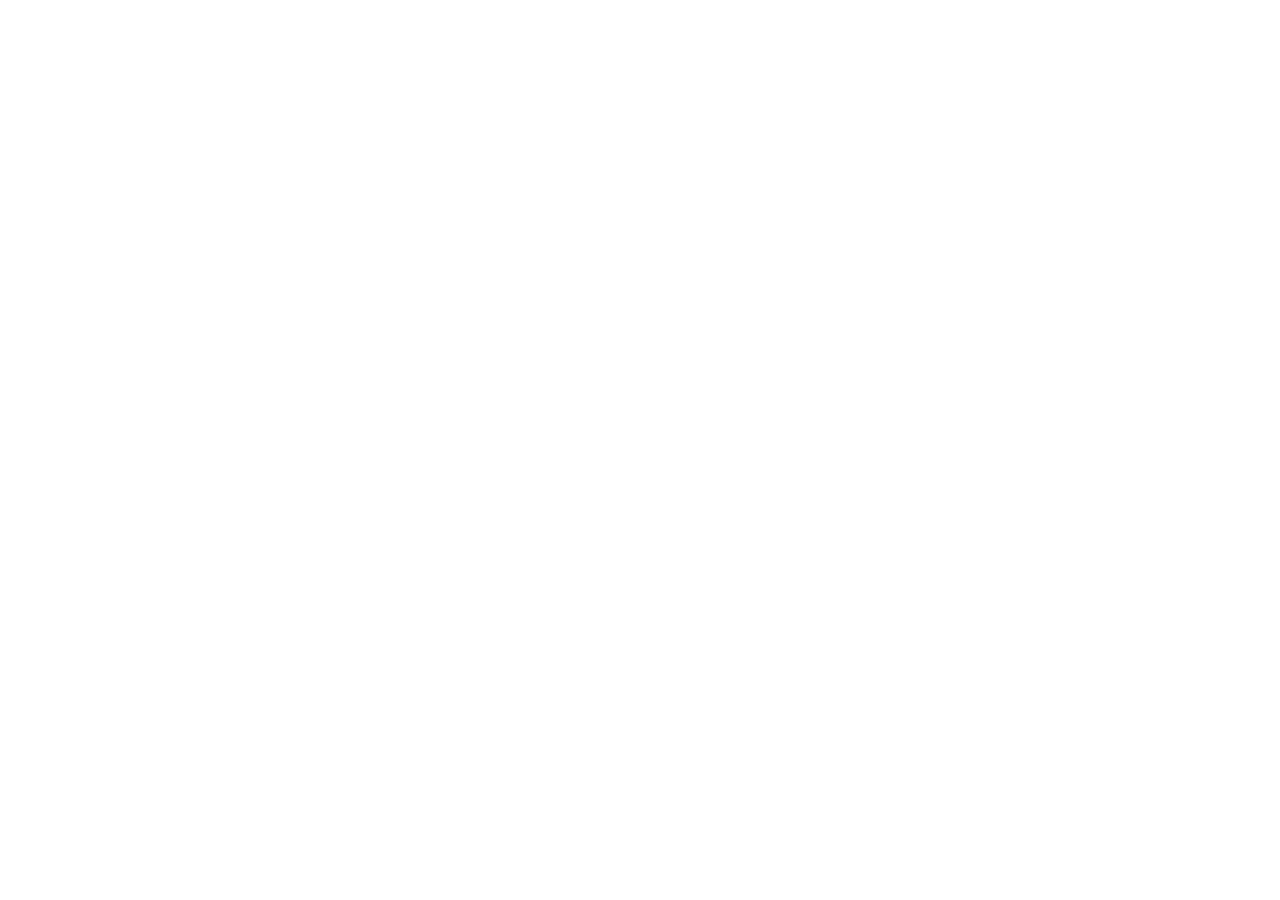
==== commit 603a19d7: "Redirect legacy admin page to Railway canonical admin" ====
--- a/admin/index.html
+++ b/admin/index.html
@@ -1,174 +1,6 @@
 <!doctype html>
 <html lang="ar" dir="rtl">
-<head>
-  <meta charset="utf-8">
-  <meta name="viewport" content="width=device-width,initial-scale=1">
-  <meta name="robots" content="noindex,nofollow">
-  <meta name="theme-color" content="#071728">
-  <title>محتاج محامي | مركز تشغيل المنصة</title>
-  <link rel="stylesheet" href="./assets/admin.css">
-</head>
-<body>
-  <section id="loginView" class="login-view">
-    <div class="login-panel">
-      <img class="brand-mark" src="./assets/mohtaj-mark-v5.png" alt="محتاج محامي">
-      <div>
-        <p class="eyebrow">MOHTAJ MOHAMI OPERATIONS</p>
-        <h1>مركز تشغيل المنصة</h1>
-        <p class="subtle">لوحة إدارة وتشغيل موحدة للمستخدمين، الطلبات، الطوارئ، الدعم، المدفوعات والاشتراكات.</p>
-      </div>
-      <form id="loginForm" class="login-form">
-        <label>البريد الإلكتروني<input id="loginEmail" type="email" dir="ltr" autocomplete="username" required></label>
-        <label>كلمة المرور<input id="loginPassword" type="password" dir="ltr" autocomplete="current-password" required></label>
-        <button class="button primary wide" type="submit">دخول آمن</button>
-        <p id="loginError" class="form-error"></p>
-      </form>
-      <div class="login-foot"><span>دخول فريق المنصة فقط</span><span>بدون OTP للعملاء والمحامين</span></div>
-    </div>
-  </section>
-
-  <div id="appView" class="app-shell is-hidden">
-    <aside class="sidebar">
-      <div class="sidebar-brand">
-        <img class="brand-mark small" src="./assets/mohtaj-mark-v5.png" alt="">
-        <div><strong>محتاج محامي</strong><span>Operations Console</span></div>
-      </div>
-      <nav id="sideNav" class="side-nav" aria-label="لوحة الإدارة">
-        <p class="nav-group">القيادة</p>
-        <button data-view="dashboard" class="active"><span class="nav-icon">◫</span><span>مركز القيادة</span><b id="navAlertBadge" class="nav-badge is-hidden">0</b></button>
-        <button data-view="cases"><span class="nav-icon">▣</span><span>الطلبات والقضايا</span></button>
-        <button data-view="emergency"><span class="nav-icon">⚡</span><span>غرفة الطوارئ</span><b id="navEmergencyBadge" class="nav-badge is-hidden">0</b></button>
-
-        <p class="nav-group">المستخدمون</p>
-        <button data-view="lawyer-review"><span class="nav-icon">✓</span><span>اعتماد المحامين</span><b id="navLawyerBadge" class="nav-badge is-hidden">0</b></button>
-        <button data-view="kyc"><span class="nav-icon">⌾</span><span>مراجعة هوية العملاء</span><b id="navKycBadge" class="nav-badge is-hidden">0</b></button>
-        <button data-view="users"><span class="nav-icon">♙</span><span>المستخدمون 360°</span></button>
-        <button data-view="support"><span class="nav-icon">◉</span><span>مكتب الدعم</span><b id="navSupportBadge" class="nav-badge is-hidden">0</b></button>
-
-        <p class="nav-group" data-admin>المالية</p>
-        <button data-view="payments" data-admin><span class="nav-icon">↔</span><span>تحويلات InstaPay</span><b id="navPaymentBadge" class="nav-badge is-hidden">0</b></button>
-        <button data-view="subscriptions" data-admin><span class="nav-icon">◆</span><span>الاشتراكات</span><b id="navSubscriptionBadge" class="nav-badge is-hidden">0</b></button>
-        <button data-view="settlements" data-admin><span class="nav-icon">₤</span><span>التسويات</span></button>
-
-        <p class="nav-group">إدارة المنصة</p>
-        <button data-view="services"><span class="nav-icon">▤</span><span>كتالوج الخدمات</span></button>
-        <button data-view="directory" data-admin><span class="nav-icon">⌖</span><span>الدليل القانوني</span></button>
-        <button data-view="settings"><span class="nav-icon">⚙</span><span>إعدادات التشغيل</span></button>
-        <button data-view="audit" data-admin><span class="nav-icon">≣</span><span>مستكشف العمليات</span></button>
-        <button data-view="system" data-admin><span class="nav-icon">◌</span><span>صحة النظام</span></button>
-      </nav>
-      <div class="sidebar-footer">
-        <div id="staffIdentity" class="staff-chip"></div>
-        <button id="logoutButton" class="button ghost wide">تسجيل الخروج</button>
-      </div>
-    </aside>
-
-    <main class="workspace">
-      <header class="topbar">
-        <div class="topbar-title"><button id="mobileMenu" class="icon-button mobile-only">☰</button><div><p id="pageEyebrow" class="eyebrow">OPERATIONS</p><h1 id="pageTitle">مركز القيادة</h1></div></div>
-        <div class="topbar-tools">
-          <label class="global-search"><span>⌕</span><input id="globalSearch" placeholder="بحث سريع... /" autocomplete="off"></label>
-          <button id="refreshButton" class="icon-button" title="تحديث">↻</button>
-          <button id="commandButton" class="command-button" title="الأوامر السريعة"><span>أوامر</span><kbd>Ctrl K</kbd></button>
-          <div class="live-chip"><i></i><span>متصل</span></div>
-        </div>
-      </header>
-
-      <div id="pageStatus" class="page-status"><span id="lastUpdated">—</span><span>تحديث تلقائي كل 20 ثانية للصفحات التشغيلية</span></div>
-
-      <section id="view-dashboard" class="view active">
-        <div class="hero-row">
-          <div><h2>صورة تشغيلية لحظية</h2><p class="subtle">الأرقام المهمة والتنبيهات التي تحتاج قرارًا الآن.</p></div>
-          <div class="hero-actions"><button class="button primary" data-jump="cases">فتح مركز الطلبات</button><button class="button secondary" data-jump="support">فتح الدعم</button></div>
-        </div>
-        <div id="dashboardMetrics" class="metrics-grid skeleton-grid"></div>
-        <div class="dashboard-grid">
-          <article class="panel"><div class="panel-head"><div><p class="eyebrow">ACTION QUEUE</p><h3>يحتاج تدخل الآن</h3></div><span id="attentionCount" class="count-pill">0</span></div><div id="attentionQueue" class="action-list"></div></article>
-          <article class="panel"><div class="panel-head"><div><p class="eyebrow">SYSTEM</p><h3>صحة التشغيل</h3></div><span id="systemHealthBadge" class="status-pill neutral">جاري الفحص</span></div><div id="dashboardHealth" class="health-list"></div></article>
-        </div>
-        <article class="panel"><div class="panel-head"><div><p class="eyebrow">LIVE CASES</p><h3>آخر الطلبات النشطة</h3></div><button class="text-button" data-jump="cases">عرض الكل ←</button></div><div id="dashboardCases" class="data-shell"></div></article>
-      </section>
-
-      <section id="view-cases" class="view">
-        <div class="section-head"><div><h2>الطلبات والقضايا</h2><p class="subtle">مركز تشغيل لكل رحلة خدمة من الإنشاء حتى التسوية.</p></div><div class="filters"><input id="caseSearch" placeholder="رقم الطلب، العميل، المنطقة..."><select id="caseStatus"><option value="">كل الحالات</option></select><select id="caseType"><option value="">كل الطلبات</option><option value="false">عادية</option><option value="true">طوارئ</option></select></div></div>
-        <div id="caseStats" class="mini-metrics"></div>
-        <div id="caseTable" class="data-shell"></div>
-      </section>
-
-      <section id="view-emergency" class="view">
-        <div class="section-head"><div><h2>غرفة الطوارئ</h2><p class="subtle">متابعة البحث عن المحامي، الإسناد، التحرك، الوصول والتمويل في مكان واحد.</p></div><div class="filters"><select id="emergencyStatus"><option value="">الحالات النشطة</option><option value="DISPATCHING">جاري البحث</option><option value="ASSIGNED">تم الإسناد</option><option value="AWAITING_FUNDING">بانتظار التمويل</option><option value="FUNDED">ممول</option><option value="EN_ROUTE">في الطريق</option><option value="ARRIVED">وصل</option><option value="IN_PROGRESS">قيد التنفيذ</option></select></div></div>
-        <div id="emergencySummary" class="mini-metrics"></div>
-        <div id="emergencyTable" class="data-shell"></div>
-      </section>
-
-      <section id="view-lawyer-review" class="view">
-        <div class="section-head"><div><h2>اعتماد المحامين</h2><p class="subtle">قرار واحد بعد مراجعة الهوية والقيد والمستندات والبيانات المهنية والباقة المختارة.</p></div><div class="filters"><input id="lawyerReviewSearch" placeholder="بحث في الطلبات"></div></div>
-        <div id="lawyerReviewQueue" class="review-grid"></div>
-      </section>
-
-      <section id="view-kyc" class="view">
-        <div class="section-head"><div><h2>مراجعة هوية العملاء</h2><p class="subtle">تحقق من بيانات الهوية والصور قبل السماح بطلب خدمة قانونية.</p></div><div class="filters"><select id="kycFilter"><option value="PENDING">بانتظار المراجعة</option><option value="NEEDS_RESUBMISSION">إعادة إرسال</option><option value="REJECTED">مرفوض</option><option value="VERIFIED">تم التحقق</option></select></div></div>
-        <div id="kycQueue" class="review-grid"></div>
-      </section>
-
-      <section id="view-users" class="view">
-        <div class="section-head"><div><h2>المستخدمون 360°</h2><p class="subtle">الحساب، التوثيق، النشاط، الطلبات، الأجهزة والاشتراك في صفحة واحدة.</p></div><div class="filters"><input id="userSearch" placeholder="الاسم، البريد أو الهاتف"><select id="userRole"><option value="">كل الأدوار</option><option value="CLIENT">عميل</option><option value="LAWYER">محامي</option><option value="OPS_AGENT">تشغيل ودعم</option><option value="PLATFORM_ADMIN">مدير المنصة</option></select></div></div>
-        <div id="userTable" class="data-shell"></div>
-      </section>
-
-      <section id="view-support" class="view">
-        <div class="section-head"><div><h2>مكتب الدعم</h2><p class="subtle">Inbox موحد للمحادثات والأولوية والحالة والتصعيد وسجل نشاط المستخدم.</p></div><div class="filters"><select id="ticketFilter"><option value="">كل التذاكر</option><option value="OPEN">مفتوحة</option><option value="IN_PROGRESS">قيد المعالجة</option><option value="WAITING_USER">بانتظار المستخدم</option><option value="RESOLVED">محلولة</option><option value="CLOSED">مغلقة</option></select></div></div>
-        <div class="support-layout"><div class="ticket-column"><div id="ticketList" class="ticket-list"></div></div><div id="ticketConversation" class="conversation-panel empty-state"><strong>اختر تذكرة</strong><span>ستظهر المحادثة وسجل المستخدم هنا.</span></div></div>
-      </section>
-
-      <section id="view-payments" class="view" data-admin>
-        <div class="section-head"><div><h2>مراجعة تحويلات InstaPay</h2><p class="subtle">لا يتم تمويل أي خدمة لمجرد إدخال مرجع التحويل؛ الاعتماد بعد مطابقة وصول المبلغ فعليًا.</p></div></div>
-        <div id="paymentQueue" class="review-grid"></div>
-      </section>
-
-      <section id="view-subscriptions" class="view" data-admin>
-        <div class="section-head"><div><h2>الاشتراكات والباقات</h2><p class="subtle">BASIC / ACCREDITED / ELITE مع المراجعة، التفعيل، الانتهاء والترقية.</p></div><div class="filters"><select id="subscriptionStatus"><option value="">كل الحالات</option><option value="PENDING">قيد المراجعة</option><option value="ACTIVE">نشط</option><option value="REJECTED">مرفوض</option><option value="EXPIRED">منتهي</option></select><select id="subscriptionPlan"><option value="">كل الباقات</option><option value="BASIC">BASIC</option><option value="ACCREDITED">ACCREDITED</option><option value="ELITE">ELITE</option></select></div></div>
-        <div id="subscriptionMetrics" class="mini-metrics"></div>
-        <div class="dashboard-grid"><article class="panel"><div class="panel-head"><h3>تحويلات تنتظر المراجعة</h3></div><div id="subscriptionPending"></div></article><article class="panel"><div class="panel-head"><h3>سجل الاشتراكات</h3></div><div id="subscriptionTable" class="data-shell"></div></article></div>
-      </section>
-
-      <section id="view-settlements" class="view" data-admin>
-        <div class="section-head"><div><h2>التسويات والاحتجاز المالي</h2><p class="subtle">عرض المبالغ المحتجزة، صافي المحامي، رسوم المنصة والنزاعات قبل أي قرار.</p></div><div class="filters"><select id="settlementStatus"><option value="">كل الحالات</option><option value="PENDING_CLIENT_CONFIRMATION">بانتظار العميل</option><option value="PENDING_MANUAL_REVIEW">مراجعة يدوية</option><option value="APPROVED_FOR_SETTLEMENT">جاهز للتسوية</option><option value="DISPUTED">نزاع</option><option value="SETTLED">تمت التسوية</option></select></div></div>
-        <div id="settlementMetrics" class="mini-metrics"></div><div id="settlementTable" class="data-shell"></div>
-      </section>
-
-      <section id="view-services" class="view">
-        <div class="section-head"><div><h2>كتالوج الخدمات</h2><p class="subtle">إدارة توافر الخدمة ونوعها وترتيبها دون عرض مفاتيح تقنية للمشغل.</p></div></div>
-        <div id="serviceGrid" class="service-grid"></div>
-      </section>
-
-      <section id="view-directory" class="view" data-admin>
-        <div class="section-head"><div><h2>الدليل القانوني</h2><p class="subtle">بحث سريع في الجهات القانونية والخدمية المرتبطة بالعمل.</p></div><div class="filters"><input id="directorySearch" placeholder="بحث بالاسم أو العنوان"><select id="directoryCategory"><option value="">كل الفئات</option><option value="COURT">محاكم</option><option value="POLICE">شرطة</option><option value="PROSECUTION">نيابة</option><option value="NOTARY">شهر عقاري</option><option value="BAR_ASSOCATION">نقابة المحامين</option><option value="GOVERNMENT">جهة حكومية</option><option value="OTHER">أخرى</option></select></div></div>
-        <div id="directoryGrid" class="directory-grid"></div>
-      </section>
-
-      <section id="view-settings" class="view">
-        <div class="section-head"><div><h2>إعدادات التشغيل</h2><p class="subtle">الإعدادات التقنية مترجمة إلى ضوابط تشغيل مفهومة مع وصف ووحدة قياس.</p></div></div>
-        <div id="settingsGrid" class="settings-grid"></div>
-      </section>
-
-      <section id="view-audit" class="view" data-admin>
-        <div class="section-head"><div><h2>مستكشف العمليات</h2><p class="subtle">من نفّذ ماذا، على أي كيان، ومتى — مع بحث وتصفية وفتح التفاصيل.</p></div><div class="filters"><input id="auditSearch" placeholder="عملية، مستخدم، كيان..."><input id="auditAction" placeholder="Action exact"><input id="auditEntity" placeholder="Entity type"></div></div>
-        <div id="auditTable" class="data-shell"></div>
-      </section>
-
-      <section id="view-system" class="view" data-admin>
-        <div class="section-head"><div><h2>صحة النظام</h2><p class="subtle">مراقبة الـOutbox والإشعارات والطوارئ ومشاكل التشغيل بدل اكتشافها من المستخدمين.</p></div></div>
-        <div id="systemMetrics" class="metrics-grid"></div><div id="systemAlerts" class="panel"></div>
-      </section>
-    </main>
-  </div>
-
-  <aside id="detailDrawer" class="drawer is-hidden" aria-hidden="true"><div class="drawer-backdrop" data-close-drawer></div><div class="drawer-card"><header><div><p id="drawerEyebrow" class="eyebrow">DETAIL</p><h2 id="drawerTitle">التفاصيل</h2></div><button class="icon-button" data-close-drawer>×</button></header><div id="drawerBody" class="drawer-body"></div></div></aside>
-
-  <div id="commandPalette" class="palette is-hidden" aria-hidden="true"><div class="palette-backdrop" data-close-palette></div><div class="palette-card"><div class="palette-search"><span>⌕</span><input id="commandSearch" placeholder="انتقل إلى صفحة أو نفّذ أمرًا..."></div><div id="commandResults" class="palette-results"></div></div></div>
-  <div id="toast" class="toast is-hidden"></div>
-
-  <script type="module" src="./assets/app.js"></script>
-</body>
-</html>+<head><meta charset="utf-8"><meta name="viewport" content="width=device-width,initial-scale=1"><meta name="robots" content="noindex"><title>محتاج محامي</title>
+<meta http-equiv="refresh" content="0;url=https://mohtaj-mohami-web-production.up.railway.app/admin/">
+<script>window.location.replace('https://mohtaj-mohami-web-production.up.railway.app/admin/'+window.location.search+window.location.hash);</script>
+</head><body style="font-family:Arial,sans-serif;padding:40px;text-align:center">يتم تحويلك إلى لوحة الإدارة الرسمية…</body></html>
